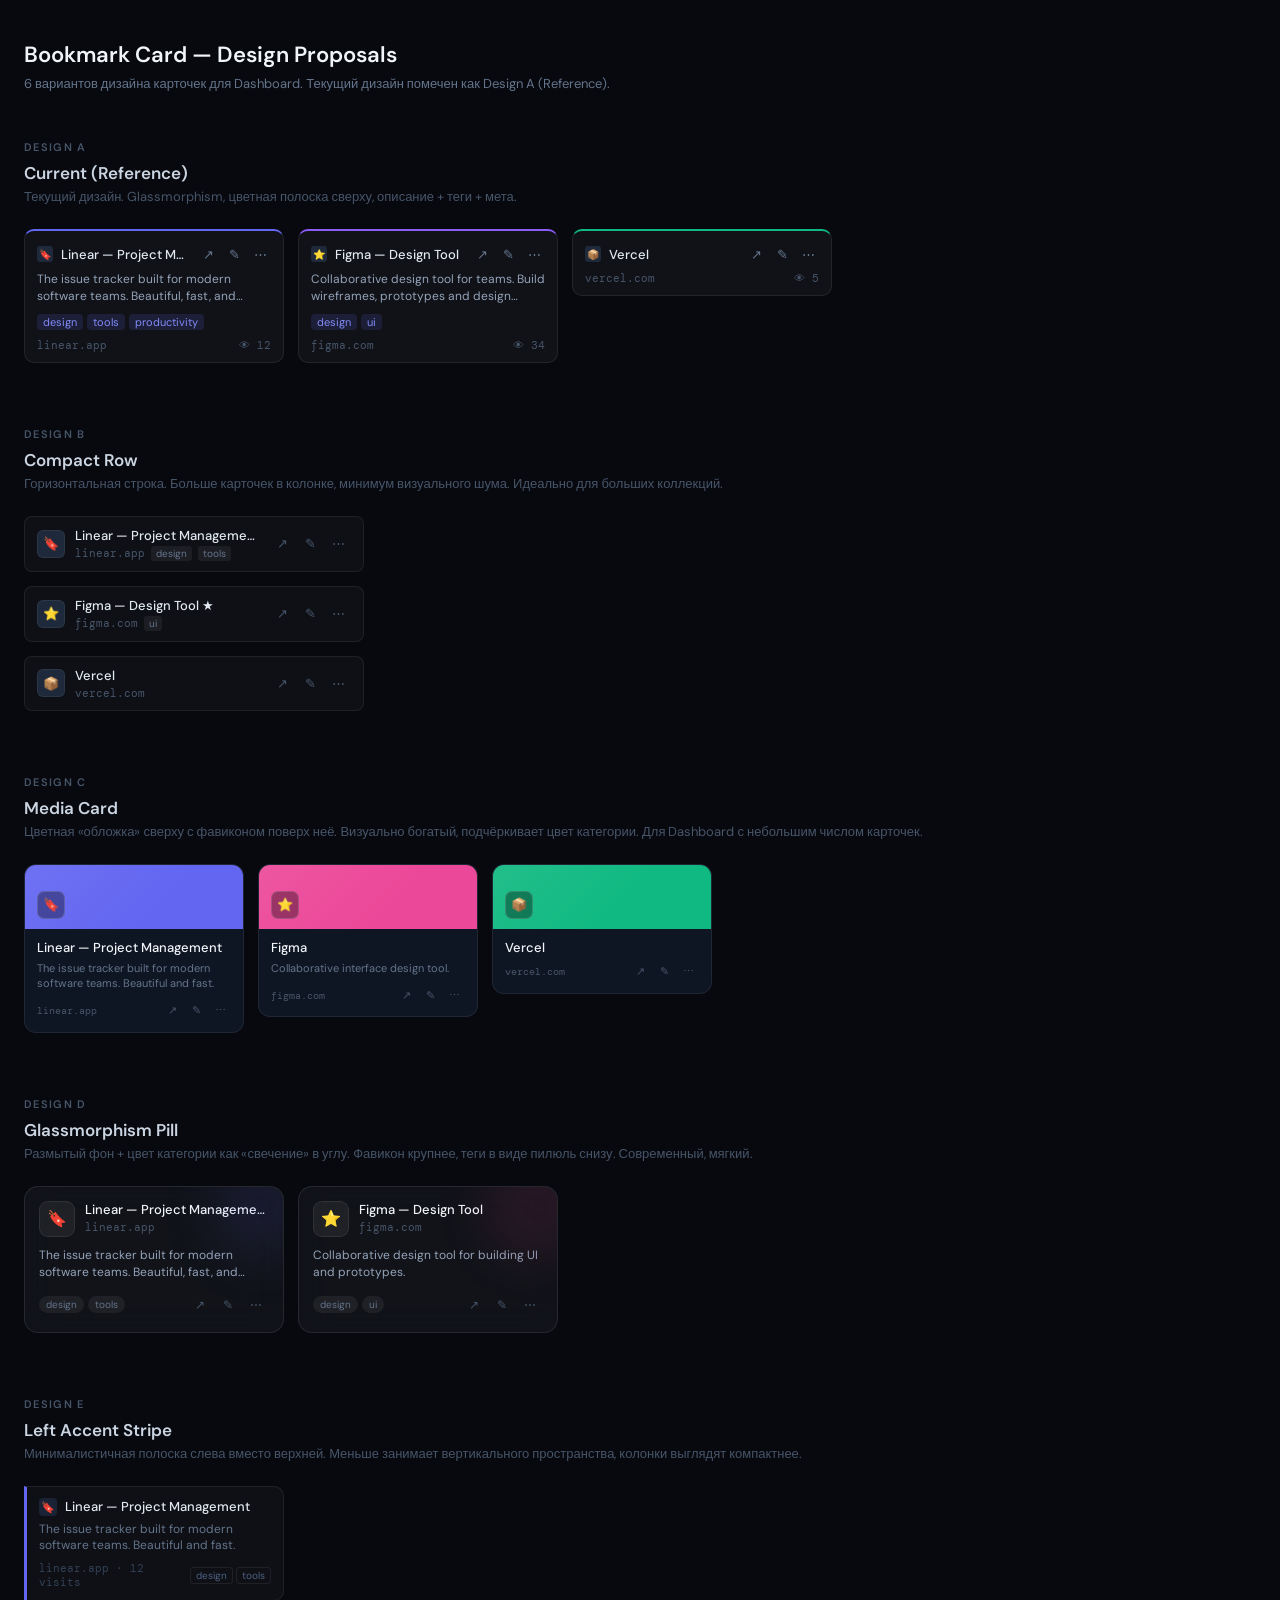
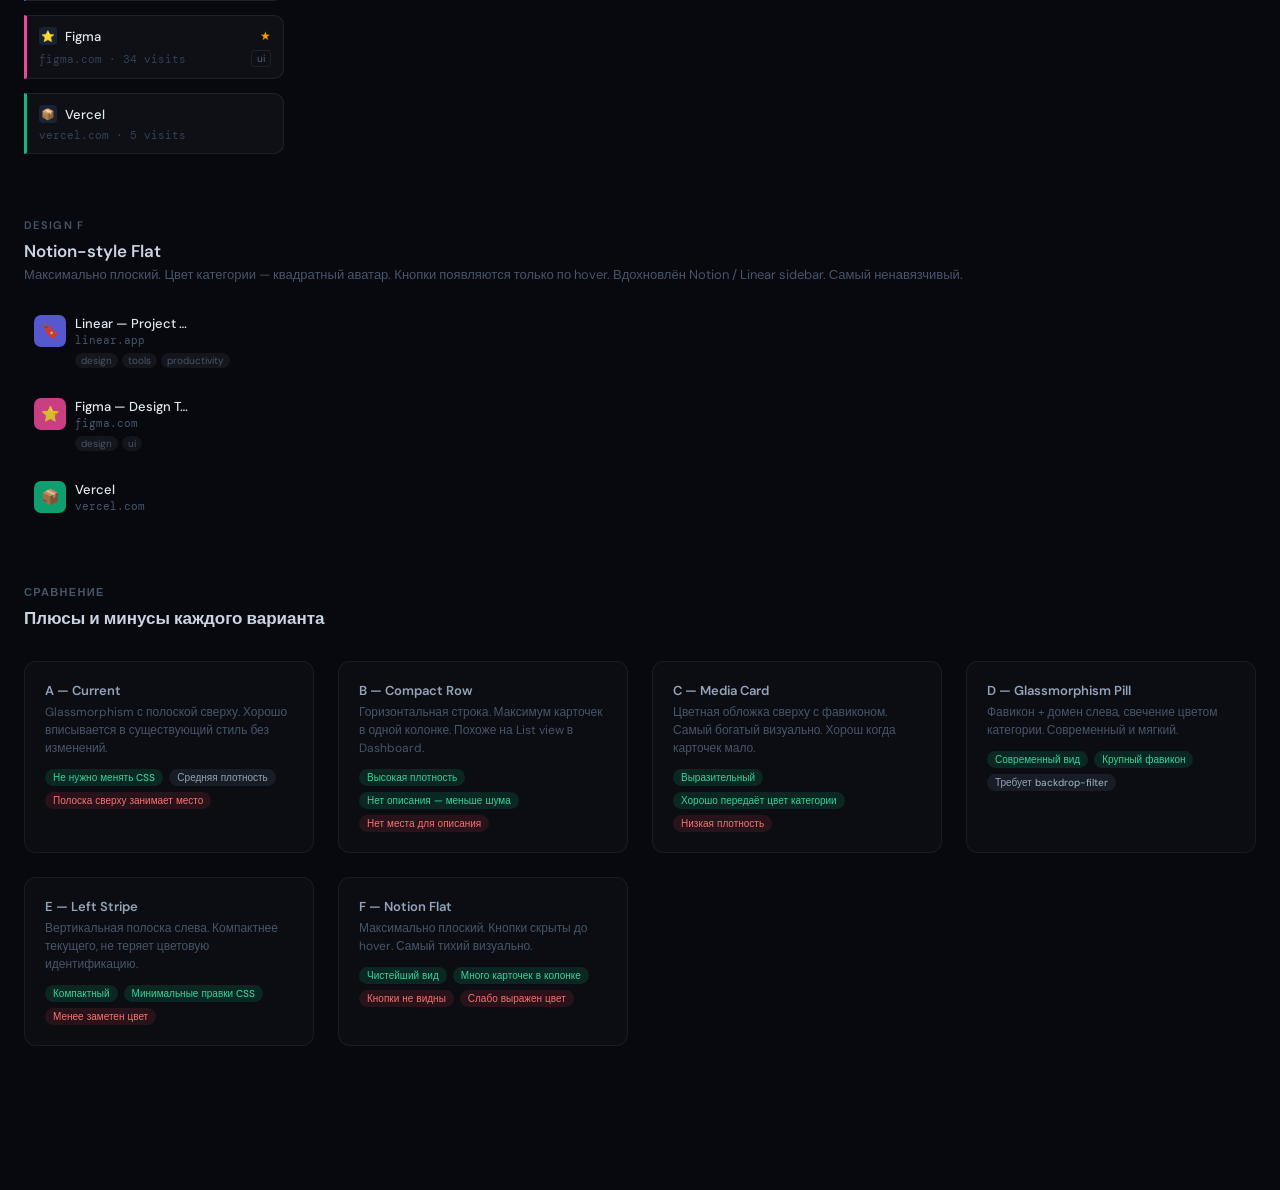
==== card-designs.html @ 370f1652 "Add card design proposals for bookmark cards Six visual variants (A–F) showcasing different layout a" ====
<!DOCTYPE html>
<html lang="ru">
<head>
  <meta charset="UTF-8">
  <meta name="viewport" content="width=device-width, initial-scale=1.0">
  <title>Bookmark Card Designs</title>
  <link rel="preconnect" href="https://fonts.googleapis.com">
  <link href="https://fonts.googleapis.com/css2?family=DM+Sans:wght@300;400;500;600&family=DM+Mono:wght@400;500&display=swap" rel="stylesheet">
  <style>
    *, *::before, *::after { box-sizing: border-box; margin: 0; padding: 0; }

    body {
      background: #07090f;
      color: #e2e8f0;
      font-family: 'DM Sans', sans-serif;
      font-size: 14px;
      padding: 40px 24px 80px;
    }

    h1 {
      font-size: 22px;
      font-weight: 600;
      color: #f1f5f9;
      margin-bottom: 6px;
    }
    .subtitle {
      color: #64748b;
      font-size: 13px;
      margin-bottom: 48px;
    }

    .section {
      margin-bottom: 64px;
    }
    .section-label {
      font-size: 11px;
      font-weight: 600;
      letter-spacing: 0.12em;
      text-transform: uppercase;
      color: #475569;
      margin-bottom: 8px;
    }
    .section-title {
      font-size: 17px;
      font-weight: 600;
      color: #cbd5e1;
      margin-bottom: 4px;
    }
    .section-desc {
      font-size: 13px;
      color: #475569;
      margin-bottom: 24px;
    }

    .cards-row {
      display: flex;
      flex-wrap: wrap;
      gap: 14px;
      align-items: flex-start;
    }

    /* ─────────────────────────────────────────
       DESIGN A — Current (reference)
    ───────────────────────────────────────── */
    .card-a {
      width: 260px;
      background: rgba(255,255,255,0.04);
      border: 1px solid rgba(255,255,255,0.08);
      border-top: 2px solid var(--cc, #6366f1);
      border-radius: 10px;
      padding: 12px 12px 10px;
      cursor: pointer;
    }
    .card-a:hover { background: rgba(255,255,255,0.07); }
    .card-a .ch { display: flex; align-items: center; gap: 8px; margin-bottom: 6px; }
    .card-a .ch .fav { width:16px; height:16px; border-radius:3px; background:#1e293b; flex-shrink:0; display:flex; align-items:center; justify-content:center; font-size:10px; }
    .card-a .ch .ttl { font-size:13px; font-weight:500; color:#e2e8f0; flex:1; overflow:hidden; white-space:nowrap; text-overflow:ellipsis; }
    .card-a .ch .acts { display:flex; gap:4px; }
    .card-a .ch .acts button { width:22px; height:22px; background:none; border:none; color:#64748b; cursor:pointer; border-radius:4px; display:flex; align-items:center; justify-content:center; font-size:13px; }
    .card-a .ch .acts button:hover { background:rgba(255,255,255,0.08); color:#e2e8f0; }
    .card-a .desc { font-size:12px; color:#94a3b8; line-height:1.45; margin-bottom:8px; display:-webkit-box; -webkit-line-clamp:2; -webkit-box-orient:vertical; overflow:hidden; }
    .card-a .tags { display:flex; gap:4px; flex-wrap:wrap; margin-bottom:8px; }
    .card-a .tags span { font-size:11px; background:rgba(99,102,241,0.15); color:#818cf8; border-radius:4px; padding:1px 6px; }
    .card-a .meta { display:flex; justify-content:space-between; font-size:11px; color:#475569; font-family:'DM Mono',monospace; }

    /* ─────────────────────────────────────────
       DESIGN B — Compact row
       Горизонтальная компактная строка.
       Фавикон + домен слева, теги и иконки справа.
       Хорошо для плотных коллекций.
    ───────────────────────────────────────── */
    .card-b {
      width: 340px;
      background: rgba(255,255,255,0.03);
      border: 1px solid rgba(255,255,255,0.07);
      border-radius: 8px;
      padding: 10px 12px;
      cursor: pointer;
      display: flex;
      align-items: center;
      gap: 10px;
      transition: background 0.15s;
    }
    .card-b:hover { background: rgba(255,255,255,0.06); }
    .card-b .fav-b { width:28px; height:28px; border-radius:6px; background:#1e293b; flex-shrink:0; display:flex; align-items:center; justify-content:center; font-size:13px; border:1px solid rgba(255,255,255,0.06); }
    .card-b .body-b { flex:1; min-width:0; }
    .card-b .ttl-b { font-size:13px; font-weight:500; color:#e2e8f0; white-space:nowrap; overflow:hidden; text-overflow:ellipsis; }
    .card-b .row2 { display:flex; align-items:center; gap:6px; margin-top:2px; }
    .card-b .dom-b { font-size:11px; color:#475569; font-family:'DM Mono',monospace; }
    .card-b .tag-b { font-size:10px; background:rgba(255,255,255,0.06); color:#64748b; border-radius:3px; padding:1px 5px; }
    .card-b .acts-b { display:flex; gap:2px; flex-shrink:0; }
    .card-b .acts-b button { width:26px; height:26px; background:none; border:none; color:#475569; cursor:pointer; border-radius:5px; font-size:13px; display:flex; align-items:center; justify-content:center; }
    .card-b .acts-b button:hover { background:rgba(255,255,255,0.08); color:#e2e8f0; }

    /* ─────────────────────────────────────────
       DESIGN C — Media card
       Большой акцентный блок с цветной
       «обложкой» вверху (цвет категории),
       фавикон поверх обложки.
       Для визуально насыщенных коллекций.
    ───────────────────────────────────────── */
    .card-c {
      width: 220px;
      background: #0f1623;
      border: 1px solid rgba(255,255,255,0.07);
      border-radius: 12px;
      overflow: hidden;
      cursor: pointer;
      transition: transform 0.15s, box-shadow 0.15s;
    }
    .card-c:hover { transform: translateY(-2px); box-shadow: 0 8px 24px rgba(0,0,0,0.4); }
    .card-c .cover { height: 64px; background: var(--cc, #6366f1); position:relative; display:flex; align-items:flex-end; padding:10px 12px; }
    .card-c .cover::before { content:''; position:absolute; inset:0; background:linear-gradient(135deg, rgba(255,255,255,0.08) 0%, transparent 60%); }
    .card-c .cover .fav-c { width:28px; height:28px; border-radius:7px; background:rgba(0,0,0,0.35); backdrop-filter:blur(8px); display:flex; align-items:center; justify-content:center; font-size:13px; border:1px solid rgba(255,255,255,0.15); }
    .card-c .body-c { padding:10px 12px 10px; }
    .card-c .ttl-c { font-size:13px; font-weight:500; color:#f1f5f9; margin-bottom:4px; display:-webkit-box; -webkit-line-clamp:2; -webkit-box-orient:vertical; overflow:hidden; line-height:1.4; }
    .card-c .desc-c { font-size:11px; color:#64748b; line-height:1.4; display:-webkit-box; -webkit-line-clamp:2; -webkit-box-orient:vertical; overflow:hidden; margin-bottom:8px; }
    .card-c .footer-c { display:flex; justify-content:space-between; align-items:center; }
    .card-c .dom-c { font-size:10px; color:#475569; font-family:'DM Mono',monospace; }
    .card-c .acts-c { display:flex; gap:2px; }
    .card-c .acts-c button { width:22px; height:22px; background:none; border:none; color:#475569; cursor:pointer; border-radius:4px; font-size:11px; display:flex; align-items:center; justify-content:center; }
    .card-c .acts-c button:hover { background:rgba(255,255,255,0.08); color:#e2e8f0; }

    /* ─────────────────────────────────────────
       DESIGN D — Glassmorphism pill
       Размытый фон, цвет категории как
       тонкий градиент. Нет чёткой рамки —
       карточка «плавает» на фоне.
    ───────────────────────────────────────── */
    .card-d {
      width: 260px;
      background: rgba(255,255,255,0.045);
      backdrop-filter: blur(16px);
      -webkit-backdrop-filter: blur(16px);
      border: 1px solid rgba(255,255,255,0.09);
      border-radius: 14px;
      padding: 14px;
      cursor: pointer;
      position: relative;
      overflow: hidden;
      transition: background 0.15s;
    }
    .card-d::before {
      content:'';
      position:absolute;
      top:-30px; right:-30px;
      width:100px; height:100px;
      border-radius:50%;
      background: var(--cc, #6366f1);
      opacity: 0.12;
      filter: blur(30px);
      pointer-events:none;
    }
    .card-d:hover { background: rgba(255,255,255,0.07); }
    .card-d .top-d { display:flex; gap:10px; align-items:flex-start; margin-bottom:10px; }
    .card-d .fav-d { width:36px; height:36px; border-radius:9px; background:rgba(255,255,255,0.06); flex-shrink:0; display:flex; align-items:center; justify-content:center; font-size:16px; border:1px solid rgba(255,255,255,0.08); }
    .card-d .info-d { flex:1; min-width:0; }
    .card-d .ttl-d { font-size:13px; font-weight:500; color:#f1f5f9; margin-bottom:2px; white-space:nowrap; overflow:hidden; text-overflow:ellipsis; }
    .card-d .dom-d { font-size:11px; color:#475569; font-family:'DM Mono',monospace; }
    .card-d .desc-d { font-size:12px; color:#94a3b8; line-height:1.45; margin-bottom:10px; display:-webkit-box; -webkit-line-clamp:2; -webkit-box-orient:vertical; overflow:hidden; }
    .card-d .bot-d { display:flex; align-items:center; justify-content:space-between; }
    .card-d .tags-d { display:flex; gap:4px; }
    .card-d .tags-d span { font-size:10px; background:rgba(255,255,255,0.06); color:#64748b; border-radius:20px; padding:2px 7px; }
    .card-d .acts-d { display:flex; gap:2px; }
    .card-d .acts-d button { width:26px; height:26px; background:none; border:none; color:#475569; cursor:pointer; border-radius:6px; font-size:12px; display:flex; align-items:center; justify-content:center; }
    .card-d .acts-d button:hover { background:rgba(255,255,255,0.08); color:#e2e8f0; }

    /* ─────────────────────────────────────────
       DESIGN E — Left accent stripe
       Тонкая вертикальная полоска цвета
       категории слева. Минималистичная,
       не перегружает Dashboard.
    ───────────────────────────────────────── */
    .card-e {
      width: 260px;
      background: rgba(255,255,255,0.03);
      border: 1px solid rgba(255,255,255,0.07);
      border-left: 3px solid var(--cc, #6366f1);
      border-radius: 0 10px 10px 0;
      padding: 11px 12px;
      cursor: pointer;
      transition: background 0.15s, border-left-color 0.15s;
    }
    .card-e:hover { background: rgba(255,255,255,0.06); }
    .card-e .top-e { display:flex; align-items:center; gap:8px; margin-bottom:5px; }
    .card-e .fav-e { width:18px; height:18px; border-radius:4px; background:#1a2335; display:flex; align-items:center; justify-content:center; font-size:11px; flex-shrink:0; }
    .card-e .ttl-e { font-size:13px; font-weight:500; color:#e2e8f0; flex:1; min-width:0; white-space:nowrap; overflow:hidden; text-overflow:ellipsis; }
    .card-e .star-e { color:#f59e0b; font-size:12px; flex-shrink:0; }
    .card-e .desc-e { font-size:12px; color:#64748b; line-height:1.4; margin-bottom:7px; display:-webkit-box; -webkit-line-clamp:2; -webkit-box-orient:vertical; overflow:hidden; }
    .card-e .bot-e { display:flex; align-items:center; justify-content:space-between; }
    .card-e .meta-e { font-size:11px; color:#334155; font-family:'DM Mono',monospace; }
    .card-e .tags-e { display:flex; gap:3px; }
    .card-e .tags-e span { font-size:10px; color:#4f6080; border:1px solid rgba(255,255,255,0.07); border-radius:3px; padding:1px 5px; }

    /* ─────────────────────────────────────────
       DESIGN F — Notion-style flat
       Максимально плоский и простой.
       Эмодзи или первая буква как аватар.
       Вдохновлён Linear / Notion.
    ───────────────────────────────────────── */
    .card-f {
      width: 260px;
      background: transparent;
      border-radius: 8px;
      padding: 8px 10px;
      cursor: pointer;
      transition: background 0.12s;
    }
    .card-f:hover { background: rgba(255,255,255,0.05); }
    .card-f .row1-f { display:flex; align-items:center; gap:9px; }
    .card-f .avatar-f { width:32px; height:32px; border-radius:7px; background: var(--cc, #6366f1); opacity:0.85; flex-shrink:0; display:flex; align-items:center; justify-content:center; font-size:15px; }
    .card-f .mid-f { flex:1; min-width:0; }
    .card-f .ttl-f { font-size:13px; font-weight:500; color:#e2e8f0; white-space:nowrap; overflow:hidden; text-overflow:ellipsis; }
    .card-f .sub-f { font-size:11px; color:#475569; font-family:'DM Mono',monospace; margin-top:1px; }
    .card-f .acts-f { display:flex; gap:2px; opacity:0; transition:opacity 0.12s; }
    .card-f:hover .acts-f { opacity:1; }
    .card-f .acts-f button { width:24px; height:24px; background:none; border:none; color:#64748b; cursor:pointer; border-radius:5px; font-size:11px; display:flex; align-items:center; justify-content:center; }
    .card-f .acts-f button:hover { background:rgba(255,255,255,0.08); color:#e2e8f0; }
    .card-f .tags-f { display:flex; gap:4px; margin-top:6px; padding-left:41px; }
    .card-f .tags-f span { font-size:10px; color:#475569; background:rgba(255,255,255,0.05); border-radius:20px; padding:1px 6px; }

    /* ─────────────────────────────────────────
       Shared helpers
    ───────────────────────────────────────── */
    .ico { display:inline-flex; align-items:center; justify-content:center; font-style:normal; }
    .star { color:#f59e0b; }

    /* comparison grid */
    .compare { display:grid; grid-template-columns:repeat(auto-fill,minmax(280px,1fr)); gap:24px; margin-top:32px; }
    .compare-item { background:rgba(255,255,255,0.02); border:1px solid rgba(255,255,255,0.06); border-radius:12px; padding:20px; }
    .compare-item h3 { font-size:13px; font-weight:600; color:#94a3b8; margin-bottom:4px; }
    .compare-item p { font-size:12px; color:#475569; line-height:1.5; margin-bottom:12px; }
    .badge-row { display:flex; gap:6px; flex-wrap:wrap; margin-top:auto; }
    .badge { font-size:10px; padding:2px 8px; border-radius:20px; font-weight:500; }
    .badge.pro { background:rgba(16,185,129,0.15); color:#34d399; }
    .badge.con { background:rgba(239,68,68,0.12); color:#f87171; }
    .badge.neutral { background:rgba(100,116,139,0.15); color:#94a3b8; }
  </style>
</head>
<body>

  <h1>Bookmark Card — Design Proposals</h1>
  <p class="subtitle">6 вариантов дизайна карточек для Dashboard. Текущий дизайн помечен как Design A (Reference).</p>

  <!-- ── A: Current ─────────────────────────── -->
  <div class="section">
    <div class="section-label">Design A</div>
    <div class="section-title">Current (Reference)</div>
    <div class="section-desc">Текущий дизайн. Glassmorphism, цветная полоска сверху, описание + теги + мета.</div>
    <div class="cards-row">
      <div class="card-a" style="--cc:#6366f1">
        <div class="ch">
          <div class="fav">🔖</div>
          <div class="ttl">Linear — Project Management</div>
          <div class="acts">
            <button title="Open">↗</button>
            <button title="Edit">✎</button>
            <button title="More">⋯</button>
          </div>
        </div>
        <div class="desc">The issue tracker built for modern software teams. Beautiful, fast, and elegant.</div>
        <div class="tags"><span>design</span><span>tools</span><span>productivity</span></div>
        <div class="meta"><span>linear.app</span><span>👁 12</span></div>
      </div>
      <div class="card-a" style="--cc:#8b5cf6">
        <div class="ch">
          <div class="fav">⭐</div>
          <div class="ttl">Figma — Design Tool</div>
          <div class="acts">
            <button>↗</button><button>✎</button><button>⋯</button>
          </div>
        </div>
        <div class="desc">Collaborative design tool for teams. Build wireframes, prototypes and design systems.</div>
        <div class="tags"><span>design</span><span>ui</span></div>
        <div class="meta"><span>figma.com</span><span>👁 34</span></div>
      </div>
      <div class="card-a" style="--cc:#10b981">
        <div class="ch">
          <div class="fav">📦</div>
          <div class="ttl">Vercel</div>
          <div class="acts">
            <button>↗</button><button>✎</button><button>⋯</button>
          </div>
        </div>
        <div class="meta"><span>vercel.com</span><span>👁 5</span></div>
      </div>
    </div>
  </div>

  <!-- ── B: Compact row ────────────────────── -->
  <div class="section">
    <div class="section-label">Design B</div>
    <div class="section-title">Compact Row</div>
    <div class="section-desc">Горизонтальная строка. Больше карточек в колонке, минимум визуального шума. Идеально для больших коллекций.</div>
    <div class="cards-row" style="flex-direction:column; align-items:flex-start;">
      <div class="card-b">
        <div class="fav-b">🔖</div>
        <div class="body-b">
          <div class="ttl-b">Linear — Project Management</div>
          <div class="row2">
            <span class="dom-b">linear.app</span>
            <span class="tag-b">design</span>
            <span class="tag-b">tools</span>
          </div>
        </div>
        <div class="acts-b">
          <button>↗</button><button>✎</button><button>⋯</button>
        </div>
      </div>
      <div class="card-b">
        <div class="fav-b">⭐</div>
        <div class="body-b">
          <div class="ttl-b">Figma — Design Tool ★</div>
          <div class="row2">
            <span class="dom-b">figma.com</span>
            <span class="tag-b">ui</span>
          </div>
        </div>
        <div class="acts-b">
          <button>↗</button><button>✎</button><button>⋯</button>
        </div>
      </div>
      <div class="card-b">
        <div class="fav-b">📦</div>
        <div class="body-b">
          <div class="ttl-b">Vercel</div>
          <div class="row2">
            <span class="dom-b">vercel.com</span>
          </div>
        </div>
        <div class="acts-b">
          <button>↗</button><button>✎</button><button>⋯</button>
        </div>
      </div>
    </div>
  </div>

  <!-- ── C: Media card ────────────────────── -->
  <div class="section">
    <div class="section-label">Design C</div>
    <div class="section-title">Media Card</div>
    <div class="section-desc">Цветная «обложка» сверху с фавиконом поверх неё. Визуально богатый, подчёркивает цвет категории. Для Dashboard с небольшим числом карточек.</div>
    <div class="cards-row">
      <div class="card-c" style="--cc:#6366f1">
        <div class="cover"><div class="fav-c">🔖</div></div>
        <div class="body-c">
          <div class="ttl-c">Linear — Project Management</div>
          <div class="desc-c">The issue tracker built for modern software teams. Beautiful and fast.</div>
          <div class="footer-c">
            <span class="dom-c">linear.app</span>
            <div class="acts-c"><button>↗</button><button>✎</button><button>⋯</button></div>
          </div>
        </div>
      </div>
      <div class="card-c" style="--cc:#ec4899">
        <div class="cover"><div class="fav-c">⭐</div></div>
        <div class="body-c">
          <div class="ttl-c">Figma</div>
          <div class="desc-c">Collaborative interface design tool.</div>
          <div class="footer-c">
            <span class="dom-c">figma.com</span>
            <div class="acts-c"><button>↗</button><button>✎</button><button>⋯</button></div>
          </div>
        </div>
      </div>
      <div class="card-c" style="--cc:#10b981">
        <div class="cover"><div class="fav-c">📦</div></div>
        <div class="body-c">
          <div class="ttl-c">Vercel</div>
          <div class="footer-c">
            <span class="dom-c">vercel.com</span>
            <div class="acts-c"><button>↗</button><button>✎</button><button>⋯</button></div>
          </div>
        </div>
      </div>
    </div>
  </div>

  <!-- ── D: Glassmorphism pill ─────────────── -->
  <div class="section">
    <div class="section-label">Design D</div>
    <div class="section-title">Glassmorphism Pill</div>
    <div class="section-desc">Размытый фон + цвет категории как «свечение» в углу. Фавикон крупнее, теги в виде пилюль снизу. Современный, мягкий.</div>
    <div class="cards-row">
      <div class="card-d" style="--cc:#6366f1">
        <div class="top-d">
          <div class="fav-d">🔖</div>
          <div class="info-d">
            <div class="ttl-d">Linear — Project Management</div>
            <div class="dom-d">linear.app</div>
          </div>
        </div>
        <div class="desc-d">The issue tracker built for modern software teams. Beautiful, fast, and elegant.</div>
        <div class="bot-d">
          <div class="tags-d"><span>design</span><span>tools</span></div>
          <div class="acts-d"><button>↗</button><button>✎</button><button>⋯</button></div>
        </div>
      </div>
      <div class="card-d" style="--cc:#ec4899">
        <div class="top-d">
          <div class="fav-d">⭐</div>
          <div class="info-d">
            <div class="ttl-d">Figma — Design Tool</div>
            <div class="dom-d">figma.com</div>
          </div>
        </div>
        <div class="desc-d">Collaborative design tool for building UI and prototypes.</div>
        <div class="bot-d">
          <div class="tags-d"><span>design</span><span>ui</span></div>
          <div class="acts-d"><button>↗</button><button>✎</button><button>⋯</button></div>
        </div>
      </div>
    </div>
  </div>

  <!-- ── E: Left accent stripe ─────────────── -->
  <div class="section">
    <div class="section-label">Design E</div>
    <div class="section-title">Left Accent Stripe</div>
    <div class="section-desc">Минималистичная полоска слева вместо верхней. Меньше занимает вертикального пространства, колонки выглядят компактнее.</div>
    <div class="cards-row" style="flex-direction:column; align-items:flex-start;">
      <div class="card-e" style="--cc:#6366f1">
        <div class="top-e">
          <div class="fav-e">🔖</div>
          <div class="ttl-e">Linear — Project Management</div>
        </div>
        <div class="desc-e">The issue tracker built for modern software teams. Beautiful and fast.</div>
        <div class="bot-e">
          <span class="meta-e">linear.app · 12 visits</span>
          <div class="tags-e"><span>design</span><span>tools</span></div>
        </div>
      </div>
      <div class="card-e" style="--cc:#ec4899">
        <div class="top-e">
          <div class="fav-e">⭐</div>
          <div class="ttl-e">Figma</div>
          <span class="star-e">★</span>
        </div>
        <div class="bot-e">
          <span class="meta-e">figma.com · 34 visits</span>
          <div class="tags-e"><span>ui</span></div>
        </div>
      </div>
      <div class="card-e" style="--cc:#10b981">
        <div class="top-e">
          <div class="fav-e">📦</div>
          <div class="ttl-e">Vercel</div>
        </div>
        <div class="bot-e">
          <span class="meta-e">vercel.com · 5 visits</span>
        </div>
      </div>
    </div>
  </div>

  <!-- ── F: Notion-style flat ─────────────── -->
  <div class="section">
    <div class="section-label">Design F</div>
    <div class="section-title">Notion-style Flat</div>
    <div class="section-desc">Максимально плоский. Цвет категории — квадратный аватар. Кнопки появляются только по hover. Вдохновлён Notion / Linear sidebar. Самый ненавязчивый.</div>
    <div class="cards-row" style="flex-direction:column; align-items:flex-start;">
      <div class="card-f" style="--cc:#6366f1">
        <div class="row1-f">
          <div class="avatar-f">🔖</div>
          <div class="mid-f">
            <div class="ttl-f">Linear — Project Management</div>
            <div class="sub-f">linear.app</div>
          </div>
          <div class="acts-f">
            <button>↗</button><button>✎</button><button>⋯</button>
          </div>
        </div>
        <div class="tags-f"><span>design</span><span>tools</span><span>productivity</span></div>
      </div>
      <div class="card-f" style="--cc:#ec4899">
        <div class="row1-f">
          <div class="avatar-f">⭐</div>
          <div class="mid-f">
            <div class="ttl-f">Figma — Design Tool ★</div>
            <div class="sub-f">figma.com</div>
          </div>
          <div class="acts-f">
            <button>↗</button><button>✎</button><button>⋯</button>
          </div>
        </div>
        <div class="tags-f"><span>design</span><span>ui</span></div>
      </div>
      <div class="card-f" style="--cc:#10b981">
        <div class="row1-f">
          <div class="avatar-f">📦</div>
          <div class="mid-f">
            <div class="ttl-f">Vercel</div>
            <div class="sub-f">vercel.com</div>
          </div>
          <div class="acts-f">
            <button>↗</button><button>✎</button><button>⋯</button>
          </div>
        </div>
      </div>
    </div>
  </div>

  <!-- ── Comparison table ─────────────────── -->
  <div class="section">
    <div class="section-label">Сравнение</div>
    <div class="section-title">Плюсы и минусы каждого варианта</div>
    <div class="compare">
      <div class="compare-item">
        <h3>A — Current</h3>
        <p>Glassmorphism с полоской сверху. Хорошо вписывается в существующий стиль без изменений.</p>
        <div class="badge-row">
          <span class="badge pro">Не нужно менять CSS</span>
          <span class="badge neutral">Средняя плотность</span>
          <span class="badge con">Полоска сверху занимает место</span>
        </div>
      </div>
      <div class="compare-item">
        <h3>B — Compact Row</h3>
        <p>Горизонтальная строка. Максимум карточек в одной колонке. Похоже на List view в Dashboard.</p>
        <div class="badge-row">
          <span class="badge pro">Высокая плотность</span>
          <span class="badge pro">Нет описания — меньше шума</span>
          <span class="badge con">Нет места для описания</span>
        </div>
      </div>
      <div class="compare-item">
        <h3>C — Media Card</h3>
        <p>Цветная обложка сверху с фавиконом. Самый богатый визуально. Хорош когда карточек мало.</p>
        <div class="badge-row">
          <span class="badge pro">Выразительный</span>
          <span class="badge pro">Хорошо передаёт цвет категории</span>
          <span class="badge con">Низкая плотность</span>
        </div>
      </div>
      <div class="compare-item">
        <h3>D — Glassmorphism Pill</h3>
        <p>Фавикон + домен слева, свечение цветом категории. Современный и мягкий.</p>
        <div class="badge-row">
          <span class="badge pro">Современный вид</span>
          <span class="badge pro">Крупный фавикон</span>
          <span class="badge neutral">Требует backdrop-filter</span>
        </div>
      </div>
      <div class="compare-item">
        <h3>E — Left Stripe</h3>
        <p>Вертикальная полоска слева. Компактнее текущего, не теряет цветовую идентификацию.</p>
        <div class="badge-row">
          <span class="badge pro">Компактный</span>
          <span class="badge pro">Минимальные правки CSS</span>
          <span class="badge con">Менее заметен цвет</span>
        </div>
      </div>
      <div class="compare-item">
        <h3>F — Notion Flat</h3>
        <p>Максимально плоский. Кнопки скрыты до hover. Самый тихий визуально.</p>
        <div class="badge-row">
          <span class="badge pro">Чистейший вид</span>
          <span class="badge pro">Много карточек в колонке</span>
          <span class="badge con">Кнопки не видны</span>
          <span class="badge con">Слабо выражен цвет</span>
        </div>
      </div>
    </div>
  </div>

</body>
</html>
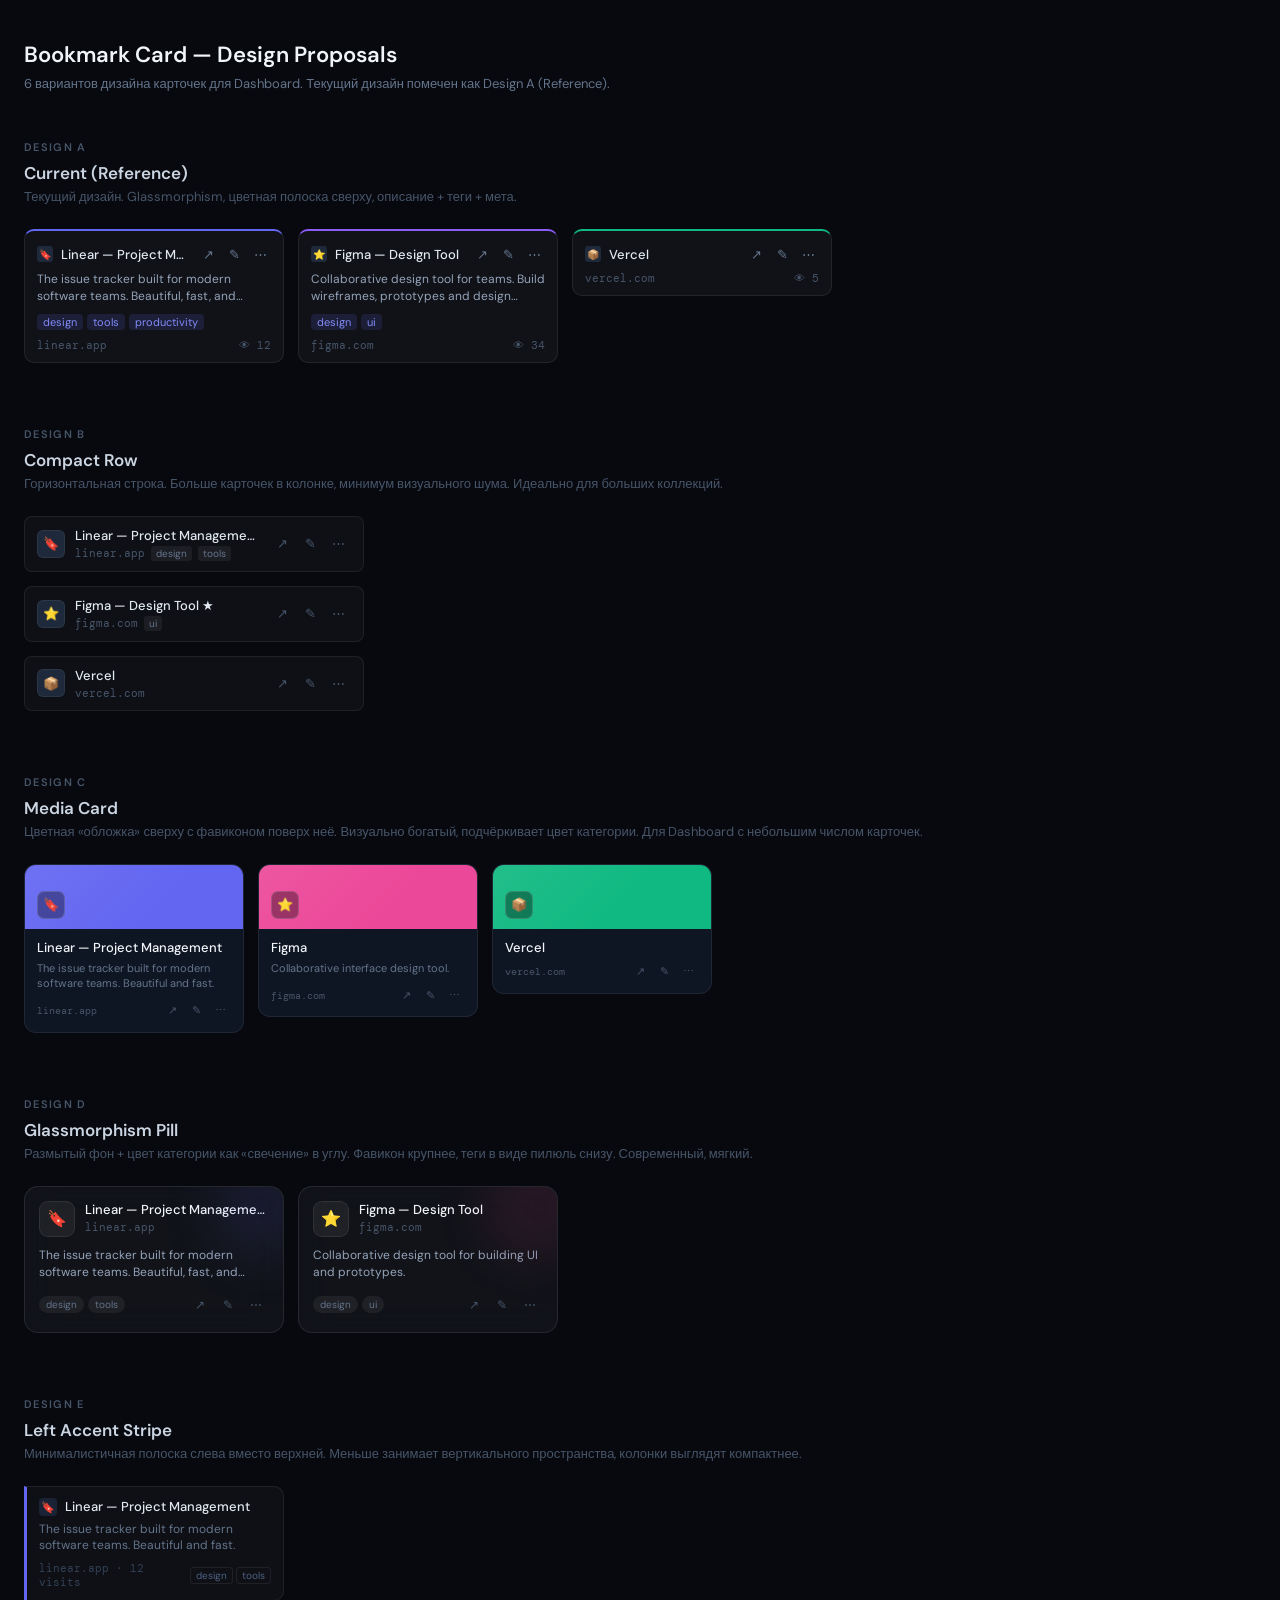
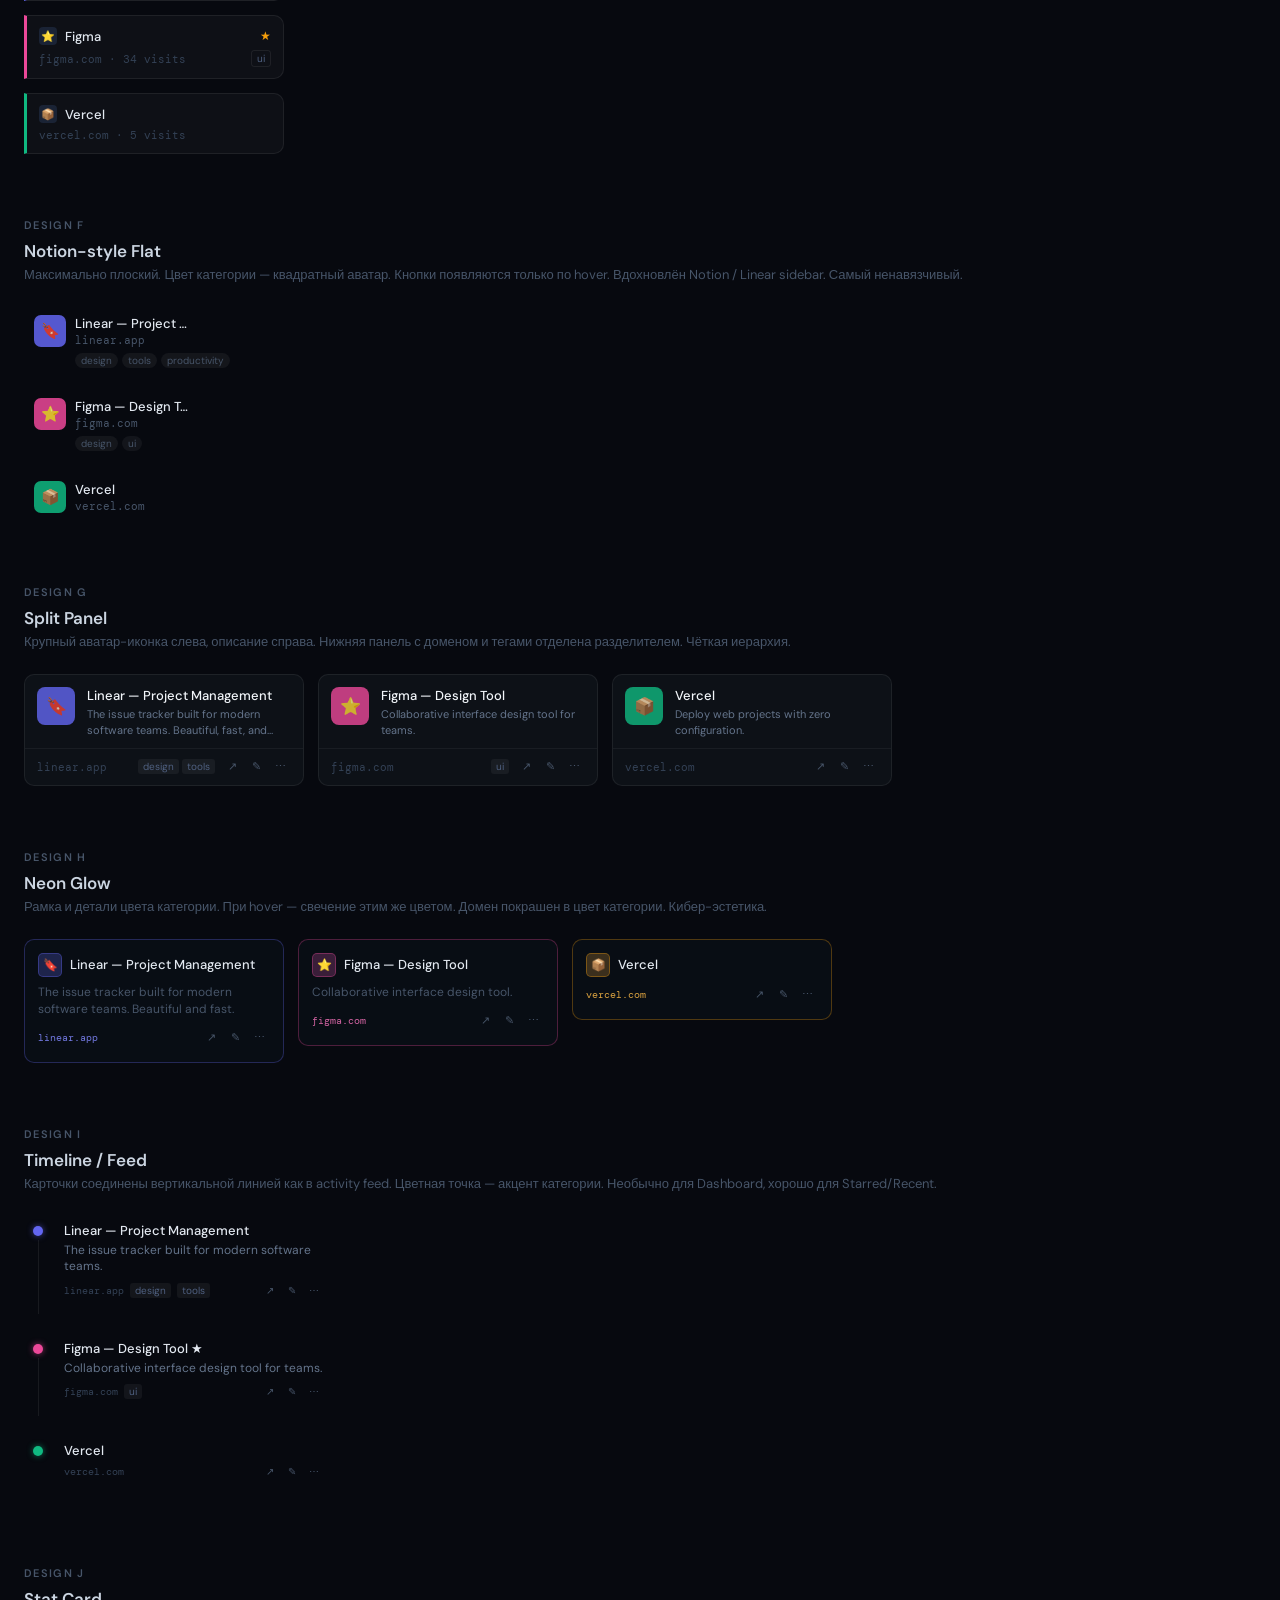
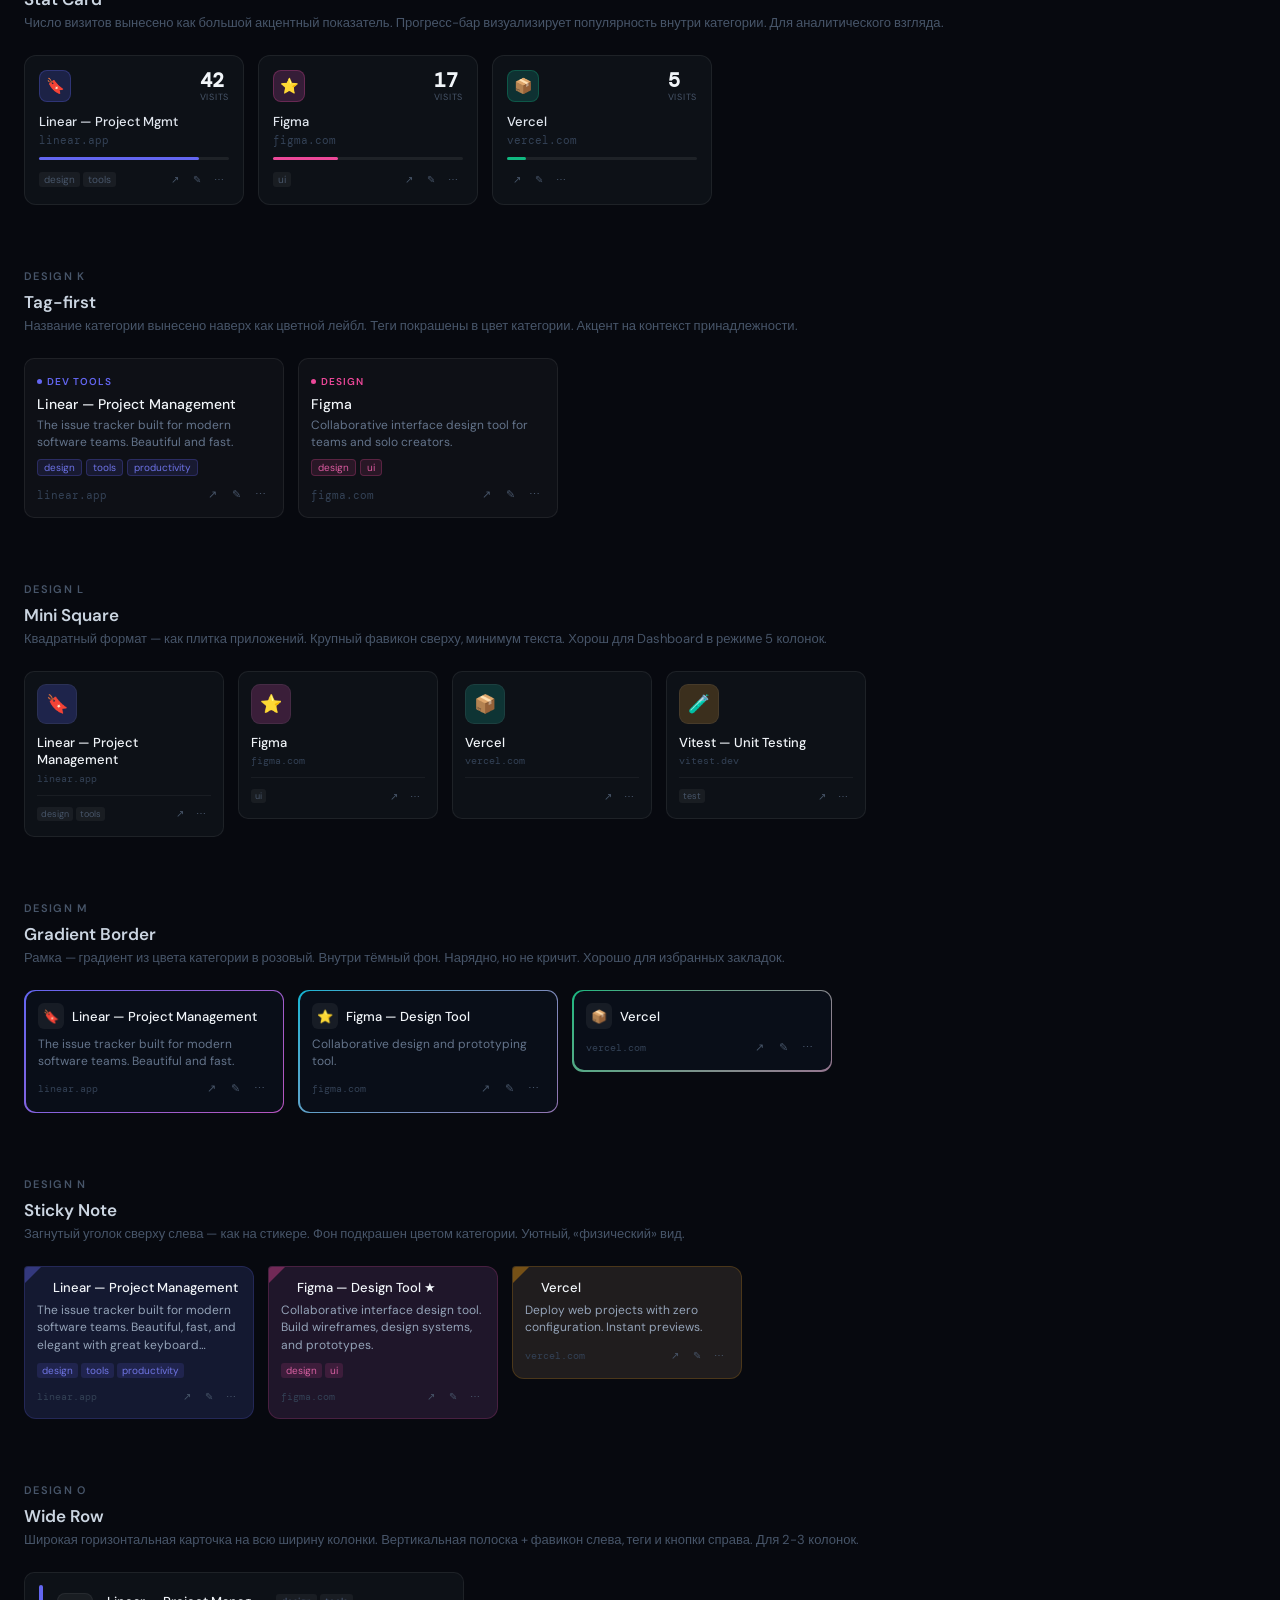
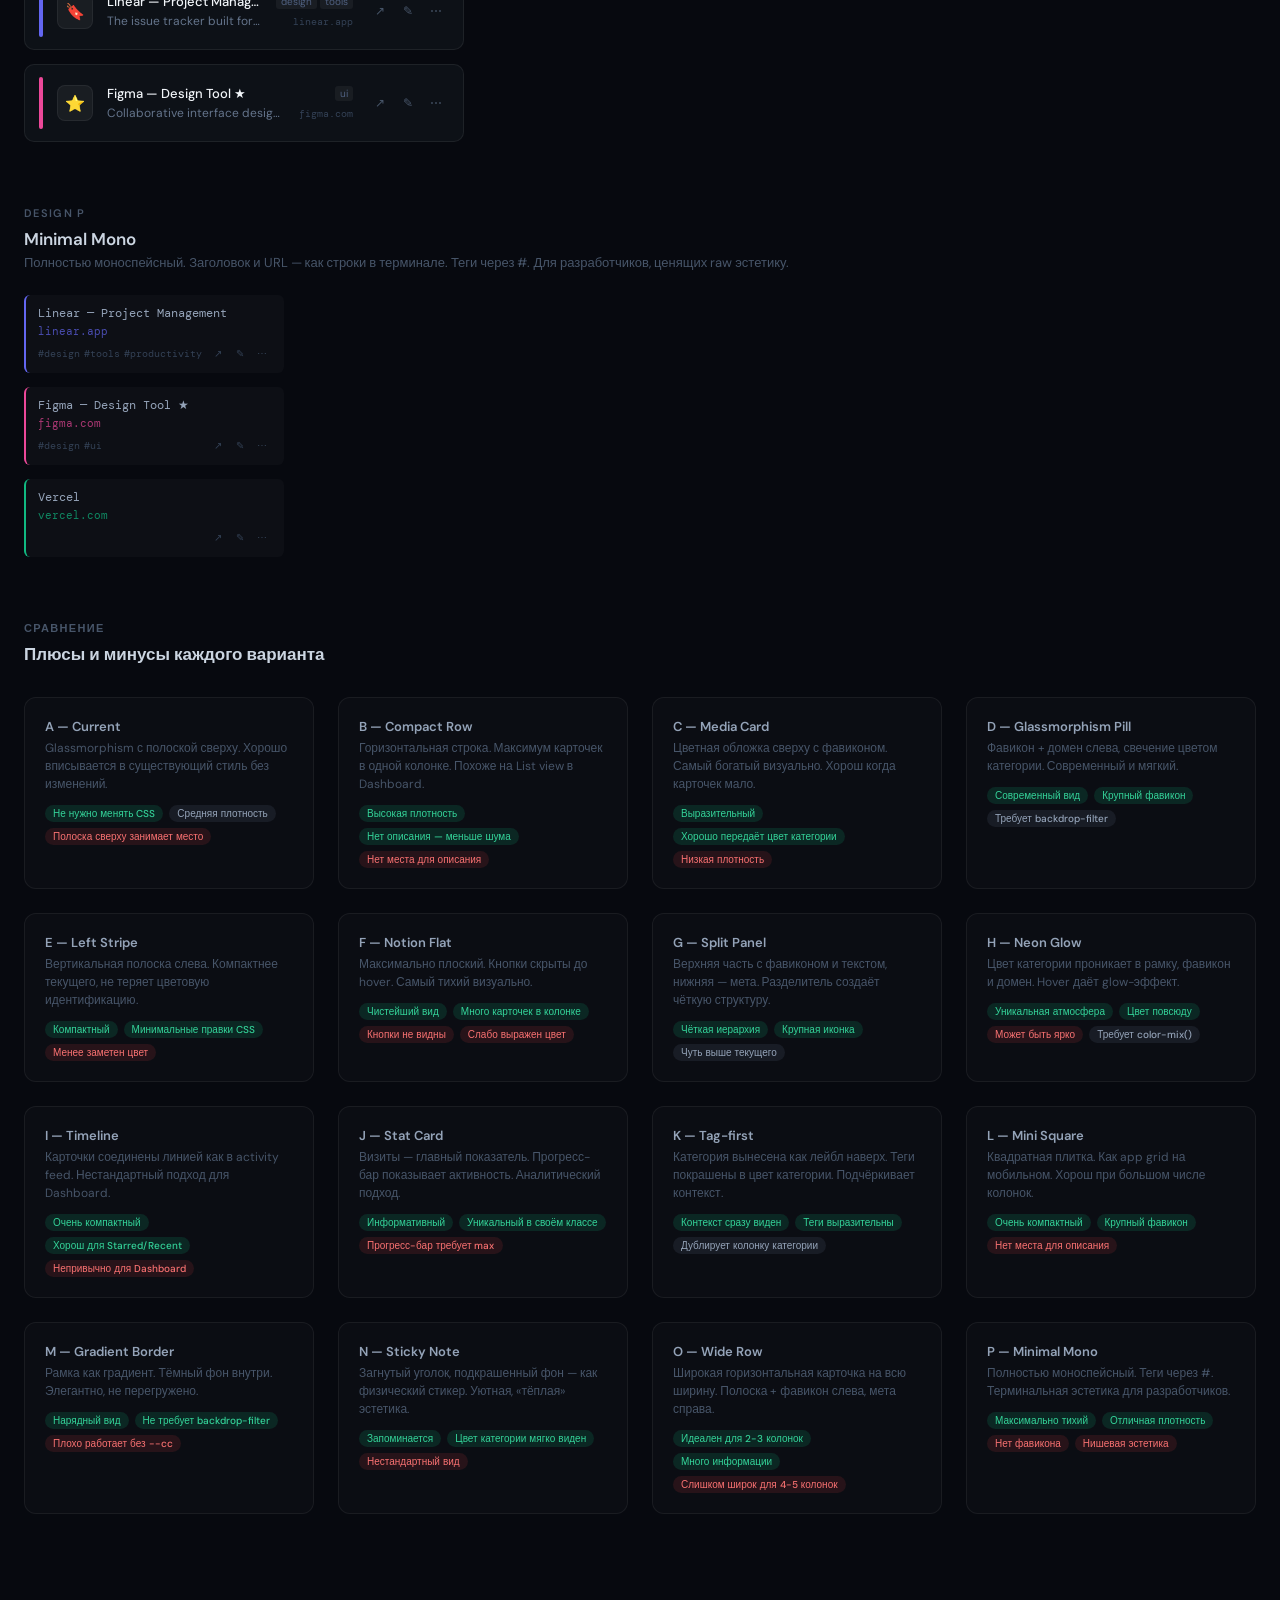
==== commit d91eb58f: "Add 10 more card design variants (G–P) New designs: Split Panel, Neon Glow, Timeline/Feed, Stat Card" ====
--- a/card-designs.html
+++ b/card-designs.html
@@ -255,6 +255,304 @@
     .badge.pro { background:rgba(16,185,129,0.15); color:#34d399; }
     .badge.con { background:rgba(239,68,68,0.12); color:#f87171; }
     .badge.neutral { background:rgba(100,116,139,0.15); color:#94a3b8; }
+
+    /* ─── G: Split panel ──────────────────── */
+    .card-g {
+      width:280px; background:#0d1117;
+      border:1px solid rgba(255,255,255,0.07); border-radius:10px;
+      overflow:hidden; cursor:pointer; transition:border-color 0.15s;
+      display:flex; flex-direction:column;
+    }
+    .card-g:hover { border-color:rgba(255,255,255,0.16); }
+    .card-g .top-g {
+      display:flex; gap:12px; padding:12px 12px 10px; align-items:flex-start;
+    }
+    .card-g .fav-g {
+      width:38px; height:38px; border-radius:8px; flex-shrink:0;
+      background:var(--cc,#6366f1); opacity:.8;
+      display:flex; align-items:center; justify-content:center; font-size:17px;
+    }
+    .card-g .info-g { flex:1; min-width:0; }
+    .card-g .ttl-g { font-size:13px; font-weight:500; color:#f1f5f9; margin-bottom:3px;
+      white-space:nowrap; overflow:hidden; text-overflow:ellipsis; }
+    .card-g .desc-g { font-size:11px; color:#64748b; line-height:1.4;
+      display:-webkit-box; -webkit-line-clamp:2; -webkit-box-orient:vertical; overflow:hidden; }
+    .card-g .divider-g { height:1px; background:rgba(255,255,255,0.05); }
+    .card-g .bot-g {
+      display:flex; align-items:center; padding:7px 12px; gap:6px;
+    }
+    .card-g .dom-g { font-size:11px; color:#334155; font-family:'DM Mono',monospace; flex:1; }
+    .card-g .tags-g { display:flex; gap:3px; }
+    .card-g .tags-g span { font-size:10px; background:rgba(255,255,255,0.05); color:#4f6080; border-radius:3px; padding:1px 5px; }
+    .card-g .acts-g { display:flex; gap:2px; }
+    .card-g .acts-g button { width:22px; height:22px; background:none; border:none;
+      color:#475569; cursor:pointer; border-radius:4px; font-size:11px;
+      display:flex; align-items:center; justify-content:center; }
+    .card-g .acts-g button:hover { background:rgba(255,255,255,0.08); color:#e2e8f0; }
+
+    /* ─── H: Neon glow ──────────────────── */
+    .card-h {
+      width:260px; background:#080d14;
+      border:1px solid color-mix(in srgb, var(--cc,#6366f1) 30%, transparent);
+      border-radius:10px; padding:13px; cursor:pointer;
+      transition:box-shadow 0.2s;
+      box-shadow: 0 0 0 0 transparent;
+    }
+    .card-h:hover {
+      box-shadow: 0 0 16px -2px color-mix(in srgb, var(--cc,#6366f1) 40%, transparent);
+      border-color: color-mix(in srgb, var(--cc,#6366f1) 55%, transparent);
+    }
+    .card-h .head-h { display:flex; align-items:center; gap:8px; margin-bottom:7px; }
+    .card-h .fav-h {
+      width:24px; height:24px; border-radius:5px; flex-shrink:0;
+      background:color-mix(in srgb, var(--cc,#6366f1) 20%, #0d1321);
+      border:1px solid color-mix(in srgb, var(--cc,#6366f1) 35%, transparent);
+      display:flex; align-items:center; justify-content:center; font-size:12px;
+    }
+    .card-h .ttl-h { font-size:13px; font-weight:500; color:#e2e8f0; flex:1;
+      white-space:nowrap; overflow:hidden; text-overflow:ellipsis; }
+    .card-h .desc-h { font-size:12px; color:#475569; line-height:1.4; margin-bottom:9px;
+      display:-webkit-box; -webkit-line-clamp:2; -webkit-box-orient:vertical; overflow:hidden; }
+    .card-h .bot-h { display:flex; align-items:center; justify-content:space-between; }
+    .card-h .dom-h {
+      font-size:10px; font-family:'DM Mono',monospace;
+      color:color-mix(in srgb, var(--cc,#6366f1) 70%, #94a3b8);
+    }
+    .card-h .acts-h { display:flex; gap:2px; }
+    .card-h .acts-h button { width:22px; height:22px; background:none; border:none;
+      color:#475569; cursor:pointer; border-radius:4px; font-size:11px;
+      display:flex; align-items:center; justify-content:center; }
+    .card-h .acts-h button:hover { color:#e2e8f0; background:rgba(255,255,255,0.08); }
+
+    /* ─── I: Timeline / feed ────────────── */
+    .card-i {
+      width:300px; display:flex; gap:12px; padding:6px 0; cursor:pointer;
+    }
+    .card-i .side-i {
+      display:flex; flex-direction:column; align-items:center; width:28px; flex-shrink:0;
+    }
+    .card-i .dot-i {
+      width:10px; height:10px; border-radius:50%; background:var(--cc,#6366f1);
+      flex-shrink:0; margin-top:4px; box-shadow:0 0 6px color-mix(in srgb, var(--cc,#6366f1) 60%, transparent);
+    }
+    .card-i .line-i { width:1px; flex:1; background:rgba(255,255,255,0.07); margin-top:4px; }
+    .card-i .body-i { flex:1; min-width:0; padding-bottom:14px; }
+    .card-i .ttl-i { font-size:13px; font-weight:500; color:#e2e8f0; margin-bottom:3px; }
+    .card-i .desc-i { font-size:12px; color:#64748b; line-height:1.4; margin-bottom:5px;
+      display:-webkit-box; -webkit-line-clamp:2; -webkit-box-orient:vertical; overflow:hidden; }
+    .card-i .row-i { display:flex; align-items:center; gap:6px; }
+    .card-i .dom-i { font-size:10px; color:#334155; font-family:'DM Mono',monospace; }
+    .card-i .tag-i { font-size:10px; background:rgba(255,255,255,0.05); color:#4f6080; border-radius:3px; padding:1px 5px; }
+    .card-i .acts-i { display:flex; gap:2px; margin-left:auto; }
+    .card-i .acts-i button { width:20px; height:20px; background:none; border:none;
+      color:#475569; cursor:pointer; border-radius:3px; font-size:10px;
+      display:flex; align-items:center; justify-content:center; }
+    .card-i .acts-i button:hover { background:rgba(255,255,255,0.08); color:#e2e8f0; }
+
+    /* ─── J: Stat card ──────────────────── */
+    .card-j {
+      width:220px; background:#0d1117;
+      border:1px solid rgba(255,255,255,0.07); border-radius:12px;
+      padding:14px; cursor:pointer; transition:background 0.15s;
+    }
+    .card-j:hover { background:#111827; }
+    .card-j .top-j { display:flex; justify-content:space-between; margin-bottom:10px; }
+    .card-j .fav-j { width:32px; height:32px; border-radius:8px;
+      background:color-mix(in srgb, var(--cc,#6366f1) 18%, #0d1321);
+      display:flex; align-items:center; justify-content:center; font-size:15px;
+      border:1px solid color-mix(in srgb, var(--cc,#6366f1) 28%, transparent); }
+    .card-j .visits-j {
+      font-size:20px; font-weight:600; color:#f1f5f9; font-family:'DM Mono',monospace;
+      line-height:1;
+    }
+    .card-j .visits-label-j { font-size:9px; color:#475569; text-transform:uppercase; letter-spacing:.08em; margin-top:1px; text-align:right; }
+    .card-j .ttl-j { font-size:13px; font-weight:500; color:#e2e8f0; margin-bottom:3px;
+      white-space:nowrap; overflow:hidden; text-overflow:ellipsis; }
+    .card-j .dom-j { font-size:11px; color:#334155; font-family:'DM Mono',monospace; margin-bottom:10px; }
+    .card-j .bar-j { height:3px; background:rgba(255,255,255,0.07); border-radius:2px; margin-bottom:10px; }
+    .card-j .bar-j .fill-j { height:100%; border-radius:2px; background:var(--cc,#6366f1); }
+    .card-j .bot-j { display:flex; justify-content:space-between; align-items:center; }
+    .card-j .tags-j { display:flex; gap:3px; }
+    .card-j .tags-j span { font-size:10px; background:rgba(255,255,255,0.05); color:#475569; border-radius:3px; padding:1px 5px; }
+    .card-j .acts-j { display:flex; gap:2px; }
+    .card-j .acts-j button { width:20px; height:20px; background:none; border:none;
+      color:#475569; cursor:pointer; border-radius:4px; font-size:10px;
+      display:flex; align-items:center; justify-content:center; }
+    .card-j .acts-j button:hover { background:rgba(255,255,255,0.08); color:#e2e8f0; }
+
+    /* ─── K: Tag-first ─────────────────── */
+    .card-k {
+      width:260px; background:rgba(255,255,255,0.03);
+      border:1px solid rgba(255,255,255,0.07); border-radius:10px;
+      padding:11px 12px; cursor:pointer; transition:background 0.15s;
+    }
+    .card-k:hover { background:rgba(255,255,255,0.06); }
+    .card-k .cat-k {
+      display:inline-flex; align-items:center; gap:5px;
+      font-size:10px; font-weight:600; text-transform:uppercase; letter-spacing:.1em;
+      color:var(--cc,#6366f1); margin-bottom:7px;
+    }
+    .card-k .cat-k .dot-k { width:5px; height:5px; border-radius:50%; background:var(--cc,#6366f1); }
+    .card-k .ttl-k { font-size:14px; font-weight:500; color:#f1f5f9; margin-bottom:4px;
+      line-height:1.3; }
+    .card-k .desc-k { font-size:12px; color:#64748b; line-height:1.4; margin-bottom:8px;
+      display:-webkit-box; -webkit-line-clamp:2; -webkit-box-orient:vertical; overflow:hidden; }
+    .card-k .tags-k { display:flex; gap:4px; flex-wrap:wrap; margin-bottom:8px; }
+    .card-k .tags-k span {
+      font-size:10px;
+      background:color-mix(in srgb, var(--cc,#6366f1) 12%, transparent);
+      color:color-mix(in srgb, var(--cc,#6366f1) 80%, #94a3b8);
+      border:1px solid color-mix(in srgb, var(--cc,#6366f1) 25%, transparent);
+      border-radius:4px; padding:1px 6px;
+    }
+    .card-k .foot-k { display:flex; justify-content:space-between; align-items:center; }
+    .card-k .dom-k { font-size:11px; color:#334155; font-family:'DM Mono',monospace; }
+    .card-k .acts-k { display:flex; gap:2px; }
+    .card-k .acts-k button { width:22px; height:22px; background:none; border:none;
+      color:#475569; cursor:pointer; border-radius:4px; font-size:11px;
+      display:flex; align-items:center; justify-content:center; }
+    .card-k .acts-k button:hover { background:rgba(255,255,255,0.08); color:#e2e8f0; }
+
+    /* ─── L: Two-column mini ─────────────── */
+    .card-l {
+      width:200px; background:#0d1117;
+      border:1px solid rgba(255,255,255,0.07); border-radius:10px;
+      padding:12px; cursor:pointer; transition:background 0.15s;
+    }
+    .card-l:hover { background:#111827; }
+    .card-l .fav-l {
+      width:40px; height:40px; border-radius:9px; margin-bottom:10px;
+      background:color-mix(in srgb, var(--cc,#6366f1) 20%, #0d1321);
+      display:flex; align-items:center; justify-content:center; font-size:18px;
+      border:1px solid rgba(255,255,255,0.06);
+    }
+    .card-l .ttl-l { font-size:13px; font-weight:500; color:#f1f5f9; margin-bottom:3px;
+      display:-webkit-box; -webkit-line-clamp:2; -webkit-box-orient:vertical; overflow:hidden; line-height:1.35; }
+    .card-l .dom-l { font-size:10px; color:#334155; font-family:'DM Mono',monospace; margin-bottom:10px; }
+    .card-l .sep-l { height:1px; background:rgba(255,255,255,0.05); margin-bottom:8px; }
+    .card-l .foot-l { display:flex; justify-content:space-between; align-items:center; }
+    .card-l .tags-l { display:flex; gap:3px; flex-wrap:wrap; }
+    .card-l .tags-l span { font-size:9px; background:rgba(255,255,255,0.05); color:#475569; border-radius:3px; padding:1px 4px; }
+    .card-l .acts-l { display:flex; gap:1px; }
+    .card-l .acts-l button { width:20px; height:20px; background:none; border:none;
+      color:#475569; cursor:pointer; border-radius:4px; font-size:10px;
+      display:flex; align-items:center; justify-content:center; }
+    .card-l .acts-l button:hover { background:rgba(255,255,255,0.08); color:#e2e8f0; }
+
+    /* ─── M: Rainbow border ─────────────── */
+    .card-m {
+      width:260px; border-radius:11px; padding:1.5px; cursor:pointer;
+      background: linear-gradient(135deg, var(--cc,#6366f1), color-mix(in srgb, var(--cc,#6366f1) 40%, #ec4899));
+      transition: opacity 0.15s;
+    }
+    .card-m:hover { opacity:.88; }
+    .card-m .inner-m {
+      background:#090e18; border-radius:10px; padding:12px;
+    }
+    .card-m .head-m { display:flex; align-items:center; gap:8px; margin-bottom:7px; }
+    .card-m .fav-m { width:26px; height:26px; border-radius:6px; flex-shrink:0;
+      background:rgba(255,255,255,0.06);
+      display:flex; align-items:center; justify-content:center; font-size:13px; }
+    .card-m .ttl-m { font-size:13px; font-weight:500; color:#f1f5f9; flex:1;
+      white-space:nowrap; overflow:hidden; text-overflow:ellipsis; }
+    .card-m .desc-m { font-size:12px; color:#64748b; line-height:1.4; margin-bottom:8px;
+      display:-webkit-box; -webkit-line-clamp:2; -webkit-box-orient:vertical; overflow:hidden; }
+    .card-m .bot-m { display:flex; justify-content:space-between; align-items:center; }
+    .card-m .dom-m { font-size:10px; color:#334155; font-family:'DM Mono',monospace; }
+    .card-m .acts-m { display:flex; gap:2px; }
+    .card-m .acts-m button { width:22px; height:22px; background:none; border:none;
+      color:#475569; cursor:pointer; border-radius:4px; font-size:11px;
+      display:flex; align-items:center; justify-content:center; }
+    .card-m .acts-m button:hover { background:rgba(255,255,255,0.08); color:#e2e8f0; }
+
+    /* ─── N: Sticky note ────────────────── */
+    .card-n {
+      width:230px;
+      background:color-mix(in srgb, var(--cc,#6366f1) 8%, #0d1220);
+      border:1px solid color-mix(in srgb, var(--cc,#6366f1) 20%, transparent);
+      border-radius:4px 12px 12px 12px;
+      padding:12px; cursor:pointer; position:relative; overflow:hidden;
+      transition:background 0.15s;
+    }
+    .card-n::before {
+      content:''; position:absolute; top:0; left:0;
+      width:0; height:0;
+      border-style:solid;
+      border-width:16px 16px 0 0;
+      border-color:color-mix(in srgb, var(--cc,#6366f1) 40%, transparent) transparent transparent transparent;
+    }
+    .card-n:hover { background:color-mix(in srgb, var(--cc,#6366f1) 12%, #0d1220); }
+    .card-n .ttl-n { font-size:13px; font-weight:500; color:#f1f5f9; margin-bottom:5px;
+      padding-left:16px; line-height:1.35; }
+    .card-n .desc-n { font-size:12px; color:#94a3b8; line-height:1.45; margin-bottom:9px;
+      display:-webkit-box; -webkit-line-clamp:3; -webkit-box-orient:vertical; overflow:hidden; }
+    .card-n .tags-n { display:flex; gap:3px; flex-wrap:wrap; margin-bottom:8px; }
+    .card-n .tags-n span {
+      font-size:10px;
+      background:color-mix(in srgb, var(--cc,#6366f1) 15%, transparent);
+      color:color-mix(in srgb, var(--cc,#6366f1) 75%, #94a3b8);
+      border-radius:3px; padding:1px 5px;
+    }
+    .card-n .foot-n { display:flex; justify-content:space-between; align-items:center; }
+    .card-n .dom-n { font-size:10px; color:#334155; font-family:'DM Mono',monospace; }
+    .card-n .acts-n { display:flex; gap:2px; }
+    .card-n .acts-n button { width:20px; height:20px; background:none; border:none;
+      color:#475569; cursor:pointer; border-radius:4px; font-size:10px;
+      display:flex; align-items:center; justify-content:center; }
+    .card-n .acts-n button:hover { background:rgba(255,255,255,0.1); color:#e2e8f0; }
+
+    /* ─── O: Wide horizontal ─────────────── */
+    .card-o {
+      width:440px; background:#0d1117;
+      border:1px solid rgba(255,255,255,0.07); border-radius:10px;
+      padding:12px 14px; cursor:pointer; display:flex; gap:14px; align-items:center;
+      transition:background 0.15s;
+    }
+    .card-o:hover { background:#111827; }
+    .card-o .accent-o {
+      width:4px; height:52px; border-radius:2px; flex-shrink:0;
+      background:var(--cc,#6366f1);
+    }
+    .card-o .fav-o { width:36px; height:36px; border-radius:8px; flex-shrink:0;
+      background:rgba(255,255,255,0.05);
+      display:flex; align-items:center; justify-content:center; font-size:16px;
+      border:1px solid rgba(255,255,255,0.06); }
+    .card-o .body-o { flex:1; min-width:0; }
+    .card-o .ttl-o { font-size:13px; font-weight:500; color:#f1f5f9; margin-bottom:3px;
+      white-space:nowrap; overflow:hidden; text-overflow:ellipsis; }
+    .card-o .sub-o { font-size:12px; color:#64748b; white-space:nowrap; overflow:hidden; text-overflow:ellipsis; }
+    .card-o .right-o { flex-shrink:0; display:flex; flex-direction:column; align-items:flex-end; gap:6px; }
+    .card-o .dom-o { font-size:10px; color:#334155; font-family:'DM Mono',monospace; }
+    .card-o .tags-o { display:flex; gap:3px; }
+    .card-o .tags-o span { font-size:10px; background:rgba(255,255,255,0.05); color:#4f6080; border-radius:3px; padding:1px 5px; }
+    .card-o .acts-o { display:flex; gap:2px; }
+    .card-o .acts-o button { width:26px; height:26px; background:none; border:none;
+      color:#475569; cursor:pointer; border-radius:5px; font-size:12px;
+      display:flex; align-items:center; justify-content:center; }
+    .card-o .acts-o button:hover { background:rgba(255,255,255,0.08); color:#e2e8f0; }
+
+    /* ─── P: Minimal mono ─────────────────── */
+    .card-p {
+      width:260px; padding:10px 12px; cursor:pointer; border-radius:6px;
+      border-left:2px solid var(--cc,#6366f1);
+      background:rgba(255,255,255,0.025);
+      transition:background 0.12s;
+      font-family:'DM Mono',monospace;
+    }
+    .card-p:hover { background:rgba(255,255,255,0.05); }
+    .card-p .ttl-p { font-size:12px; color:#94a3b8; margin-bottom:3px;
+      white-space:nowrap; overflow:hidden; text-overflow:ellipsis; }
+    .card-p .url-p { font-size:11px; color:var(--cc,#6366f1); opacity:.7; margin-bottom:5px;
+      white-space:nowrap; overflow:hidden; text-overflow:ellipsis; }
+    .card-p .row-p { display:flex; align-items:center; justify-content:space-between; }
+    .card-p .tags-p { display:flex; gap:4px; }
+    .card-p .tags-p span { font-size:10px; color:#334155; }
+    .card-p .tags-p span::before { content:'#'; }
+    .card-p .acts-p { display:flex; gap:2px; font-family:'DM Sans',sans-serif; }
+    .card-p .acts-p button { width:20px; height:20px; background:none; border:none;
+      color:#334155; cursor:pointer; border-radius:3px; font-size:10px;
+      display:flex; align-items:center; justify-content:center; }
+    .card-p .acts-p button:hover { color:#94a3b8; }
   </style>
 </head>
 <body>
@@ -520,6 +818,428 @@
     </div>
   </div>
 
+  <!-- ── G: Split panel ───────────────────── -->
+  <div class="section">
+    <div class="section-label">Design G</div>
+    <div class="section-title">Split Panel</div>
+    <div class="section-desc">Крупный аватар-иконка слева, описание справа. Нижняя панель с доменом и тегами отделена разделителем. Чёткая иерархия.</div>
+    <div class="cards-row">
+      <div class="card-g" style="--cc:#6366f1">
+        <div class="top-g">
+          <div class="fav-g">🔖</div>
+          <div class="info-g">
+            <div class="ttl-g">Linear — Project Management</div>
+            <div class="desc-g">The issue tracker built for modern software teams. Beautiful, fast, and elegant.</div>
+          </div>
+        </div>
+        <div class="divider-g"></div>
+        <div class="bot-g">
+          <span class="dom-g">linear.app</span>
+          <div class="tags-g"><span>design</span><span>tools</span></div>
+          <div class="acts-g"><button>↗</button><button>✎</button><button>⋯</button></div>
+        </div>
+      </div>
+      <div class="card-g" style="--cc:#ec4899">
+        <div class="top-g">
+          <div class="fav-g">⭐</div>
+          <div class="info-g">
+            <div class="ttl-g">Figma — Design Tool</div>
+            <div class="desc-g">Collaborative interface design tool for teams.</div>
+          </div>
+        </div>
+        <div class="divider-g"></div>
+        <div class="bot-g">
+          <span class="dom-g">figma.com</span>
+          <div class="tags-g"><span>ui</span></div>
+          <div class="acts-g"><button>↗</button><button>✎</button><button>⋯</button></div>
+        </div>
+      </div>
+      <div class="card-g" style="--cc:#10b981">
+        <div class="top-g">
+          <div class="fav-g">📦</div>
+          <div class="info-g">
+            <div class="ttl-g">Vercel</div>
+            <div class="desc-g">Deploy web projects with zero configuration.</div>
+          </div>
+        </div>
+        <div class="divider-g"></div>
+        <div class="bot-g">
+          <span class="dom-g">vercel.com</span>
+          <div class="acts-g"><button>↗</button><button>✎</button><button>⋯</button></div>
+        </div>
+      </div>
+    </div>
+  </div>
+
+  <!-- ── H: Neon glow ──────────────────────── -->
+  <div class="section">
+    <div class="section-label">Design H</div>
+    <div class="section-title">Neon Glow</div>
+    <div class="section-desc">Рамка и детали цвета категории. При hover — свечение этим же цветом. Домен покрашен в цвет категории. Кибер-эстетика.</div>
+    <div class="cards-row">
+      <div class="card-h" style="--cc:#6366f1">
+        <div class="head-h">
+          <div class="fav-h">🔖</div>
+          <div class="ttl-h">Linear — Project Management</div>
+        </div>
+        <div class="desc-h">The issue tracker built for modern software teams. Beautiful and fast.</div>
+        <div class="bot-h">
+          <span class="dom-h">linear.app</span>
+          <div class="acts-h"><button>↗</button><button>✎</button><button>⋯</button></div>
+        </div>
+      </div>
+      <div class="card-h" style="--cc:#ec4899">
+        <div class="head-h">
+          <div class="fav-h">⭐</div>
+          <div class="ttl-h">Figma — Design Tool</div>
+        </div>
+        <div class="desc-h">Collaborative interface design tool.</div>
+        <div class="bot-h">
+          <span class="dom-h">figma.com</span>
+          <div class="acts-h"><button>↗</button><button>✎</button><button>⋯</button></div>
+        </div>
+      </div>
+      <div class="card-h" style="--cc:#f59e0b">
+        <div class="head-h">
+          <div class="fav-h">📦</div>
+          <div class="ttl-h">Vercel</div>
+        </div>
+        <div class="bot-h">
+          <span class="dom-h">vercel.com</span>
+          <div class="acts-h"><button>↗</button><button>✎</button><button>⋯</button></div>
+        </div>
+      </div>
+    </div>
+  </div>
+
+  <!-- ── I: Timeline / feed ─────────────────── -->
+  <div class="section">
+    <div class="section-label">Design I</div>
+    <div class="section-title">Timeline / Feed</div>
+    <div class="section-desc">Карточки соединены вертикальной линией как в activity feed. Цветная точка — акцент категории. Необычно для Dashboard, хорошо для Starred/Recent.</div>
+    <div class="cards-row" style="flex-direction:column; align-items:flex-start;">
+      <div class="card-i" style="--cc:#6366f1">
+        <div class="side-i"><div class="dot-i"></div><div class="line-i"></div></div>
+        <div class="body-i">
+          <div class="ttl-i">Linear — Project Management</div>
+          <div class="desc-i">The issue tracker built for modern software teams.</div>
+          <div class="row-i">
+            <span class="dom-i">linear.app</span>
+            <span class="tag-i">design</span>
+            <span class="tag-i">tools</span>
+            <div class="acts-i"><button>↗</button><button>✎</button><button>⋯</button></div>
+          </div>
+        </div>
+      </div>
+      <div class="card-i" style="--cc:#ec4899">
+        <div class="side-i"><div class="dot-i"></div><div class="line-i"></div></div>
+        <div class="body-i">
+          <div class="ttl-i">Figma — Design Tool ★</div>
+          <div class="desc-i">Collaborative interface design tool for teams.</div>
+          <div class="row-i">
+            <span class="dom-i">figma.com</span>
+            <span class="tag-i">ui</span>
+            <div class="acts-i"><button>↗</button><button>✎</button><button>⋯</button></div>
+          </div>
+        </div>
+      </div>
+      <div class="card-i" style="--cc:#10b981">
+        <div class="side-i"><div class="dot-i"></div></div>
+        <div class="body-i">
+          <div class="ttl-i">Vercel</div>
+          <div class="row-i">
+            <span class="dom-i">vercel.com</span>
+            <div class="acts-i"><button>↗</button><button>✎</button><button>⋯</button></div>
+          </div>
+        </div>
+      </div>
+    </div>
+  </div>
+
+  <!-- ── J: Stat card ──────────────────────── -->
+  <div class="section">
+    <div class="section-label">Design J</div>
+    <div class="section-title">Stat Card</div>
+    <div class="section-desc">Число визитов вынесено как большой акцентный показатель. Прогресс-бар визуализирует популярность внутри категории. Для аналитического взгляда.</div>
+    <div class="cards-row">
+      <div class="card-j" style="--cc:#6366f1">
+        <div class="top-j">
+          <div class="fav-j">🔖</div>
+          <div>
+            <div class="visits-j">42</div>
+            <div class="visits-label-j">visits</div>
+          </div>
+        </div>
+        <div class="ttl-j">Linear — Project Mgmt</div>
+        <div class="dom-j">linear.app</div>
+        <div class="bar-j"><div class="fill-j" style="width:84%"></div></div>
+        <div class="bot-j">
+          <div class="tags-j"><span>design</span><span>tools</span></div>
+          <div class="acts-j"><button>↗</button><button>✎</button><button>⋯</button></div>
+        </div>
+      </div>
+      <div class="card-j" style="--cc:#ec4899">
+        <div class="top-j">
+          <div class="fav-j">⭐</div>
+          <div>
+            <div class="visits-j">17</div>
+            <div class="visits-label-j">visits</div>
+          </div>
+        </div>
+        <div class="ttl-j">Figma</div>
+        <div class="dom-j">figma.com</div>
+        <div class="bar-j"><div class="fill-j" style="width:34%"></div></div>
+        <div class="bot-j">
+          <div class="tags-j"><span>ui</span></div>
+          <div class="acts-j"><button>↗</button><button>✎</button><button>⋯</button></div>
+        </div>
+      </div>
+      <div class="card-j" style="--cc:#10b981">
+        <div class="top-j">
+          <div class="fav-j">📦</div>
+          <div>
+            <div class="visits-j">5</div>
+            <div class="visits-label-j">visits</div>
+          </div>
+        </div>
+        <div class="ttl-j">Vercel</div>
+        <div class="dom-j">vercel.com</div>
+        <div class="bar-j"><div class="fill-j" style="width:10%"></div></div>
+        <div class="bot-j">
+          <div class="acts-j"><button>↗</button><button>✎</button><button>⋯</button></div>
+        </div>
+      </div>
+    </div>
+  </div>
+
+  <!-- ── K: Tag-first ─────────────────────── -->
+  <div class="section">
+    <div class="section-label">Design K</div>
+    <div class="section-title">Tag-first</div>
+    <div class="section-desc">Название категории вынесено наверх как цветной лейбл. Теги покрашены в цвет категории. Акцент на контекст принадлежности.</div>
+    <div class="cards-row">
+      <div class="card-k" style="--cc:#6366f1">
+        <div class="cat-k"><span class="dot-k"></span> Dev Tools</div>
+        <div class="ttl-k">Linear — Project Management</div>
+        <div class="desc-k">The issue tracker built for modern software teams. Beautiful and fast.</div>
+        <div class="tags-k"><span>design</span><span>tools</span><span>productivity</span></div>
+        <div class="foot-k">
+          <span class="dom-k">linear.app</span>
+          <div class="acts-k"><button>↗</button><button>✎</button><button>⋯</button></div>
+        </div>
+      </div>
+      <div class="card-k" style="--cc:#ec4899">
+        <div class="cat-k"><span class="dot-k"></span> Design</div>
+        <div class="ttl-k">Figma</div>
+        <div class="desc-k">Collaborative interface design tool for teams and solo creators.</div>
+        <div class="tags-k"><span>design</span><span>ui</span></div>
+        <div class="foot-k">
+          <span class="dom-k">figma.com</span>
+          <div class="acts-k"><button>↗</button><button>✎</button><button>⋯</button></div>
+        </div>
+      </div>
+    </div>
+  </div>
+
+  <!-- ── L: Two-column mini ─────────────────── -->
+  <div class="section">
+    <div class="section-label">Design L</div>
+    <div class="section-title">Mini Square</div>
+    <div class="section-desc">Квадратный формат — как плитка приложений. Крупный фавикон сверху, минимум текста. Хорош для Dashboard в режиме 5 колонок.</div>
+    <div class="cards-row">
+      <div class="card-l" style="--cc:#6366f1">
+        <div class="fav-l">🔖</div>
+        <div class="ttl-l">Linear — Project Management</div>
+        <div class="dom-l">linear.app</div>
+        <div class="sep-l"></div>
+        <div class="foot-l">
+          <div class="tags-l"><span>design</span><span>tools</span></div>
+          <div class="acts-l"><button>↗</button><button>⋯</button></div>
+        </div>
+      </div>
+      <div class="card-l" style="--cc:#ec4899">
+        <div class="fav-l">⭐</div>
+        <div class="ttl-l">Figma</div>
+        <div class="dom-l">figma.com</div>
+        <div class="sep-l"></div>
+        <div class="foot-l">
+          <div class="tags-l"><span>ui</span></div>
+          <div class="acts-l"><button>↗</button><button>⋯</button></div>
+        </div>
+      </div>
+      <div class="card-l" style="--cc:#10b981">
+        <div class="fav-l">📦</div>
+        <div class="ttl-l">Vercel</div>
+        <div class="dom-l">vercel.com</div>
+        <div class="sep-l"></div>
+        <div class="foot-l">
+          <div class="tags-l"></div>
+          <div class="acts-l"><button>↗</button><button>⋯</button></div>
+        </div>
+      </div>
+      <div class="card-l" style="--cc:#f59e0b">
+        <div class="fav-l">🧪</div>
+        <div class="ttl-l">Vitest — Unit Testing</div>
+        <div class="dom-l">vitest.dev</div>
+        <div class="sep-l"></div>
+        <div class="foot-l">
+          <div class="tags-l"><span>test</span></div>
+          <div class="acts-l"><button>↗</button><button>⋯</button></div>
+        </div>
+      </div>
+    </div>
+  </div>
+
+  <!-- ── M: Gradient border ─────────────────── -->
+  <div class="section">
+    <div class="section-label">Design M</div>
+    <div class="section-title">Gradient Border</div>
+    <div class="section-desc">Рамка — градиент из цвета категории в розовый. Внутри тёмный фон. Нарядно, но не кричит. Хорошо для избранных закладок.</div>
+    <div class="cards-row">
+      <div class="card-m" style="--cc:#6366f1">
+        <div class="inner-m">
+          <div class="head-m">
+            <div class="fav-m">🔖</div>
+            <div class="ttl-m">Linear — Project Management</div>
+          </div>
+          <div class="desc-m">The issue tracker built for modern software teams. Beautiful and fast.</div>
+          <div class="bot-m">
+            <span class="dom-m">linear.app</span>
+            <div class="acts-m"><button>↗</button><button>✎</button><button>⋯</button></div>
+          </div>
+        </div>
+      </div>
+      <div class="card-m" style="--cc:#06b6d4">
+        <div class="inner-m">
+          <div class="head-m">
+            <div class="fav-m">⭐</div>
+            <div class="ttl-m">Figma — Design Tool</div>
+          </div>
+          <div class="desc-m">Collaborative design and prototyping tool.</div>
+          <div class="bot-m">
+            <span class="dom-m">figma.com</span>
+            <div class="acts-m"><button>↗</button><button>✎</button><button>⋯</button></div>
+          </div>
+        </div>
+      </div>
+      <div class="card-m" style="--cc:#10b981">
+        <div class="inner-m">
+          <div class="head-m">
+            <div class="fav-m">📦</div>
+            <div class="ttl-m">Vercel</div>
+          </div>
+          <div class="bot-m">
+            <span class="dom-m">vercel.com</span>
+            <div class="acts-m"><button>↗</button><button>✎</button><button>⋯</button></div>
+          </div>
+        </div>
+      </div>
+    </div>
+  </div>
+
+  <!-- ── N: Sticky note ──────────────────────── -->
+  <div class="section">
+    <div class="section-label">Design N</div>
+    <div class="section-title">Sticky Note</div>
+    <div class="section-desc">Загнутый уголок сверху слева — как на стикере. Фон подкрашен цветом категории. Уютный, «физический» вид.</div>
+    <div class="cards-row">
+      <div class="card-n" style="--cc:#6366f1">
+        <div class="ttl-n">Linear — Project Management</div>
+        <div class="desc-n">The issue tracker built for modern software teams. Beautiful, fast, and elegant with great keyboard support.</div>
+        <div class="tags-n"><span>design</span><span>tools</span><span>productivity</span></div>
+        <div class="foot-n">
+          <span class="dom-n">linear.app</span>
+          <div class="acts-n"><button>↗</button><button>✎</button><button>⋯</button></div>
+        </div>
+      </div>
+      <div class="card-n" style="--cc:#ec4899">
+        <div class="ttl-n">Figma — Design Tool ★</div>
+        <div class="desc-n">Collaborative interface design tool. Build wireframes, design systems, and prototypes.</div>
+        <div class="tags-n"><span>design</span><span>ui</span></div>
+        <div class="foot-n">
+          <span class="dom-n">figma.com</span>
+          <div class="acts-n"><button>↗</button><button>✎</button><button>⋯</button></div>
+        </div>
+      </div>
+      <div class="card-n" style="--cc:#f59e0b">
+        <div class="ttl-n">Vercel</div>
+        <div class="desc-n">Deploy web projects with zero configuration. Instant previews.</div>
+        <div class="foot-n">
+          <span class="dom-n">vercel.com</span>
+          <div class="acts-n"><button>↗</button><button>✎</button><button>⋯</button></div>
+        </div>
+      </div>
+    </div>
+  </div>
+
+  <!-- ── O: Wide horizontal ──────────────────── -->
+  <div class="section">
+    <div class="section-label">Design O</div>
+    <div class="section-title">Wide Row</div>
+    <div class="section-desc">Широкая горизонтальная карточка на всю ширину колонки. Вертикальная полоска + фавикон слева, теги и кнопки справа. Для 2-3 колонок.</div>
+    <div class="cards-row" style="flex-direction:column; align-items:flex-start;">
+      <div class="card-o" style="--cc:#6366f1">
+        <div class="accent-o"></div>
+        <div class="fav-o">🔖</div>
+        <div class="body-o">
+          <div class="ttl-o">Linear — Project Management</div>
+          <div class="sub-o">The issue tracker built for modern software teams</div>
+        </div>
+        <div class="right-o">
+          <div class="tags-o"><span>design</span><span>tools</span></div>
+          <span class="dom-o">linear.app</span>
+        </div>
+        <div class="acts-o"><button>↗</button><button>✎</button><button>⋯</button></div>
+      </div>
+      <div class="card-o" style="--cc:#ec4899">
+        <div class="accent-o"></div>
+        <div class="fav-o">⭐</div>
+        <div class="body-o">
+          <div class="ttl-o">Figma — Design Tool ★</div>
+          <div class="sub-o">Collaborative interface design tool for teams</div>
+        </div>
+        <div class="right-o">
+          <div class="tags-o"><span>ui</span></div>
+          <span class="dom-o">figma.com</span>
+        </div>
+        <div class="acts-o"><button>↗</button><button>✎</button><button>⋯</button></div>
+      </div>
+    </div>
+  </div>
+
+  <!-- ── P: Minimal mono ──────────────────────── -->
+  <div class="section">
+    <div class="section-label">Design P</div>
+    <div class="section-title">Minimal Mono</div>
+    <div class="section-desc">Полностью моноспейсный. Заголовок и URL — как строки в терминале. Теги через #. Для разработчиков, ценящих raw эстетику.</div>
+    <div class="cards-row" style="flex-direction:column; align-items:flex-start;">
+      <div class="card-p" style="--cc:#6366f1">
+        <div class="ttl-p">Linear — Project Management</div>
+        <div class="url-p">linear.app</div>
+        <div class="row-p">
+          <div class="tags-p"><span>design</span><span>tools</span><span>productivity</span></div>
+          <div class="acts-p"><button>↗</button><button>✎</button><button>⋯</button></div>
+        </div>
+      </div>
+      <div class="card-p" style="--cc:#ec4899">
+        <div class="ttl-p">Figma — Design Tool ★</div>
+        <div class="url-p">figma.com</div>
+        <div class="row-p">
+          <div class="tags-p"><span>design</span><span>ui</span></div>
+          <div class="acts-p"><button>↗</button><button>✎</button><button>⋯</button></div>
+        </div>
+      </div>
+      <div class="card-p" style="--cc:#10b981">
+        <div class="ttl-p">Vercel</div>
+        <div class="url-p">vercel.com</div>
+        <div class="row-p">
+          <div class="tags-p"></div>
+          <div class="acts-p"><button>↗</button><button>✎</button><button>⋯</button></div>
+        </div>
+      </div>
+    </div>
+  </div>
+
   <!-- ── Comparison table ─────────────────── -->
   <div class="section">
     <div class="section-label">Сравнение</div>
@@ -580,6 +1300,98 @@
           <span class="badge con">Слабо выражен цвет</span>
         </div>
       </div>
+      <div class="compare-item">
+        <h3>G — Split Panel</h3>
+        <p>Верхняя часть с фавиконом и текстом, нижняя — мета. Разделитель создаёт чёткую структуру.</p>
+        <div class="badge-row">
+          <span class="badge pro">Чёткая иерархия</span>
+          <span class="badge pro">Крупная иконка</span>
+          <span class="badge neutral">Чуть выше текущего</span>
+        </div>
+      </div>
+      <div class="compare-item">
+        <h3>H — Neon Glow</h3>
+        <p>Цвет категории проникает в рамку, фавикон и домен. Hover даёт glow-эффект.</p>
+        <div class="badge-row">
+          <span class="badge pro">Уникальная атмосфера</span>
+          <span class="badge pro">Цвет повсюду</span>
+          <span class="badge con">Может быть ярко</span>
+          <span class="badge neutral">Требует color-mix()</span>
+        </div>
+      </div>
+      <div class="compare-item">
+        <h3>I — Timeline</h3>
+        <p>Карточки соединены линией как в activity feed. Нестандартный подход для Dashboard.</p>
+        <div class="badge-row">
+          <span class="badge pro">Очень компактный</span>
+          <span class="badge pro">Хорош для Starred/Recent</span>
+          <span class="badge con">Непривычно для Dashboard</span>
+        </div>
+      </div>
+      <div class="compare-item">
+        <h3>J — Stat Card</h3>
+        <p>Визиты — главный показатель. Прогресс-бар показывает активность. Аналитический подход.</p>
+        <div class="badge-row">
+          <span class="badge pro">Информативный</span>
+          <span class="badge pro">Уникальный в своём классе</span>
+          <span class="badge con">Прогресс-бар требует max</span>
+        </div>
+      </div>
+      <div class="compare-item">
+        <h3>K — Tag-first</h3>
+        <p>Категория вынесена как лейбл наверх. Теги покрашены в цвет категории. Подчёркивает контекст.</p>
+        <div class="badge-row">
+          <span class="badge pro">Контекст сразу виден</span>
+          <span class="badge pro">Теги выразительны</span>
+          <span class="badge neutral">Дублирует колонку категории</span>
+        </div>
+      </div>
+      <div class="compare-item">
+        <h3>L — Mini Square</h3>
+        <p>Квадратная плитка. Как app grid на мобильном. Хорош при большом числе колонок.</p>
+        <div class="badge-row">
+          <span class="badge pro">Очень компактный</span>
+          <span class="badge pro">Крупный фавикон</span>
+          <span class="badge con">Нет места для описания</span>
+        </div>
+      </div>
+      <div class="compare-item">
+        <h3>M — Gradient Border</h3>
+        <p>Рамка как градиент. Тёмный фон внутри. Элегантно, не перегружено.</p>
+        <div class="badge-row">
+          <span class="badge pro">Нарядный вид</span>
+          <span class="badge pro">Не требует backdrop-filter</span>
+          <span class="badge con">Плохо работает без --cc</span>
+        </div>
+      </div>
+      <div class="compare-item">
+        <h3>N — Sticky Note</h3>
+        <p>Загнутый уголок, подкрашенный фон — как физический стикер. Уютная, «тёплая» эстетика.</p>
+        <div class="badge-row">
+          <span class="badge pro">Запоминается</span>
+          <span class="badge pro">Цвет категории мягко виден</span>
+          <span class="badge con">Нестандартный вид</span>
+        </div>
+      </div>
+      <div class="compare-item">
+        <h3>O — Wide Row</h3>
+        <p>Широкая горизонтальная карточка на всю ширину. Полоска + фавикон слева, мета справа.</p>
+        <div class="badge-row">
+          <span class="badge pro">Идеален для 2-3 колонок</span>
+          <span class="badge pro">Много информации</span>
+          <span class="badge con">Слишком широк для 4-5 колонок</span>
+        </div>
+      </div>
+      <div class="compare-item">
+        <h3>P — Minimal Mono</h3>
+        <p>Полностью моноспейсный. Теги через #. Терминальная эстетика для разработчиков.</p>
+        <div class="badge-row">
+          <span class="badge pro">Максимально тихий</span>
+          <span class="badge pro">Отличная плотность</span>
+          <span class="badge con">Нет фавикона</span>
+          <span class="badge con">Нишевая эстетика</span>
+        </div>
+      </div>
     </div>
   </div>
 
